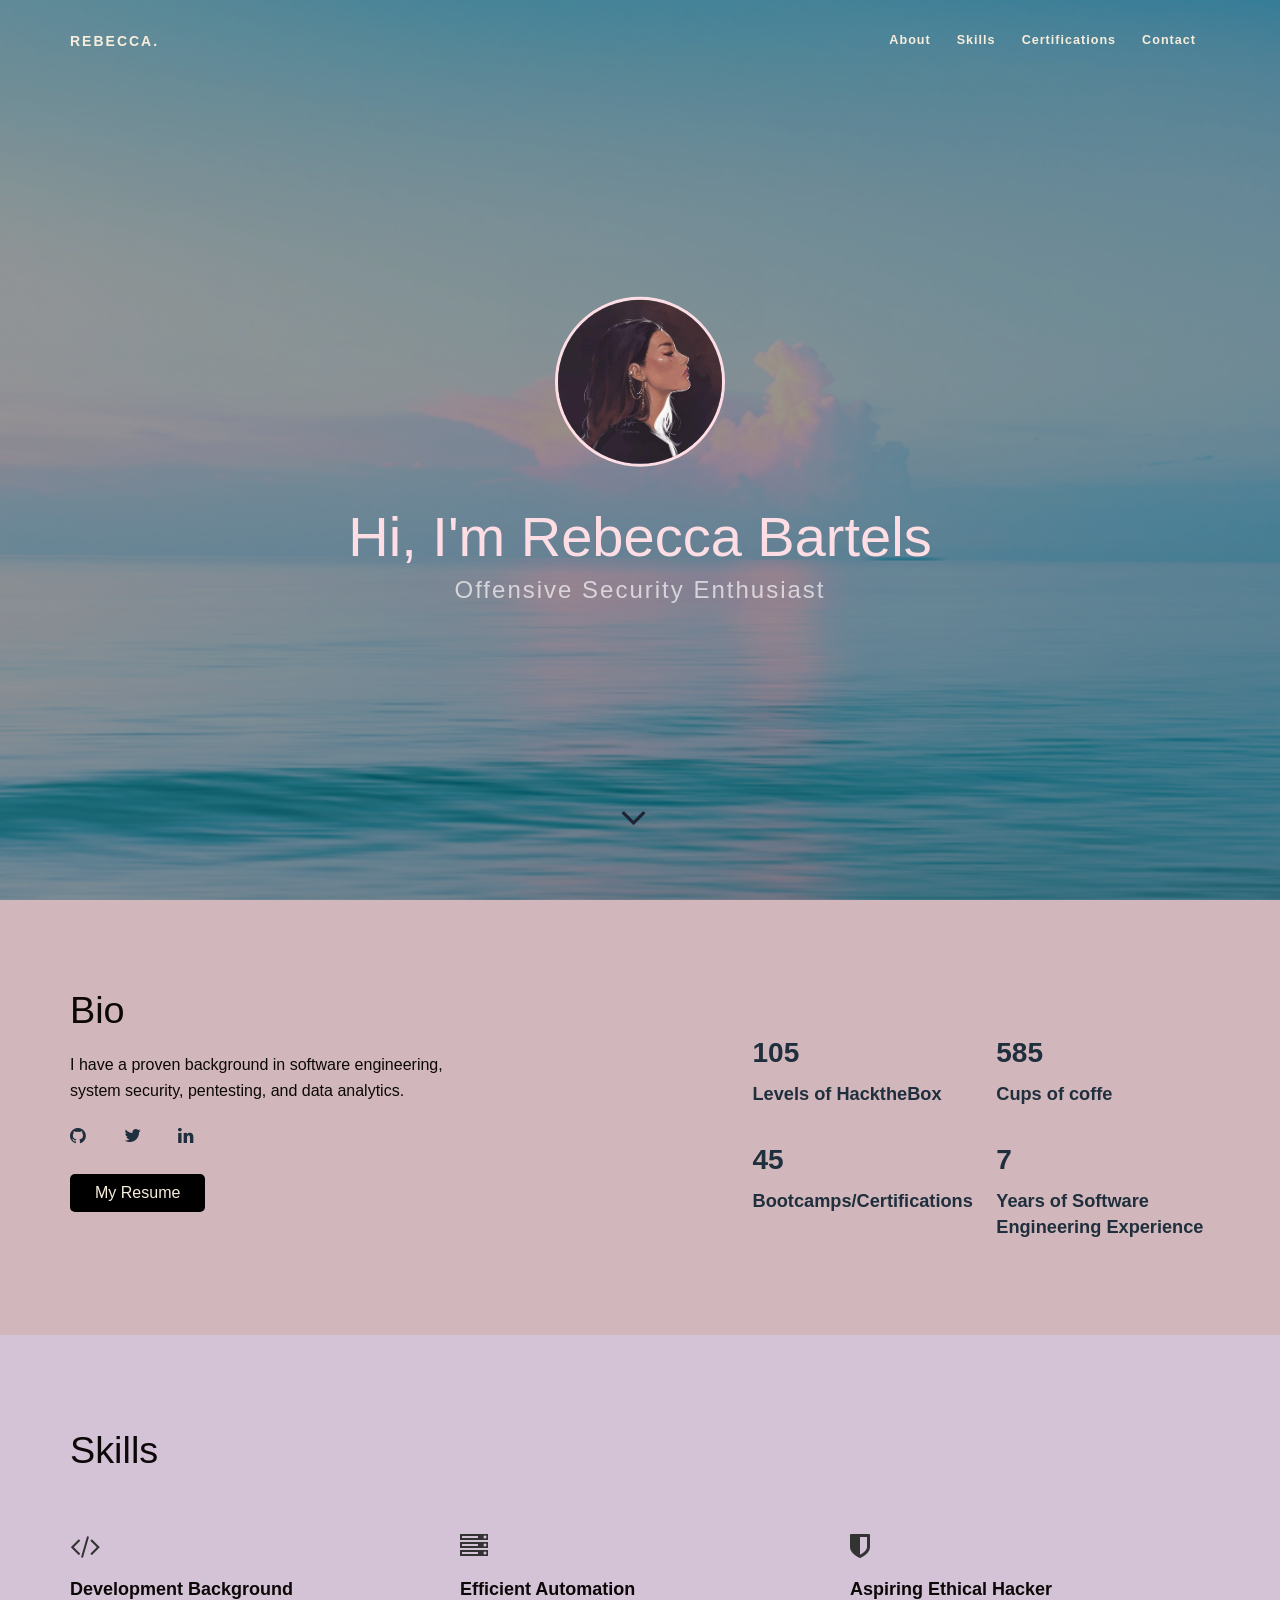
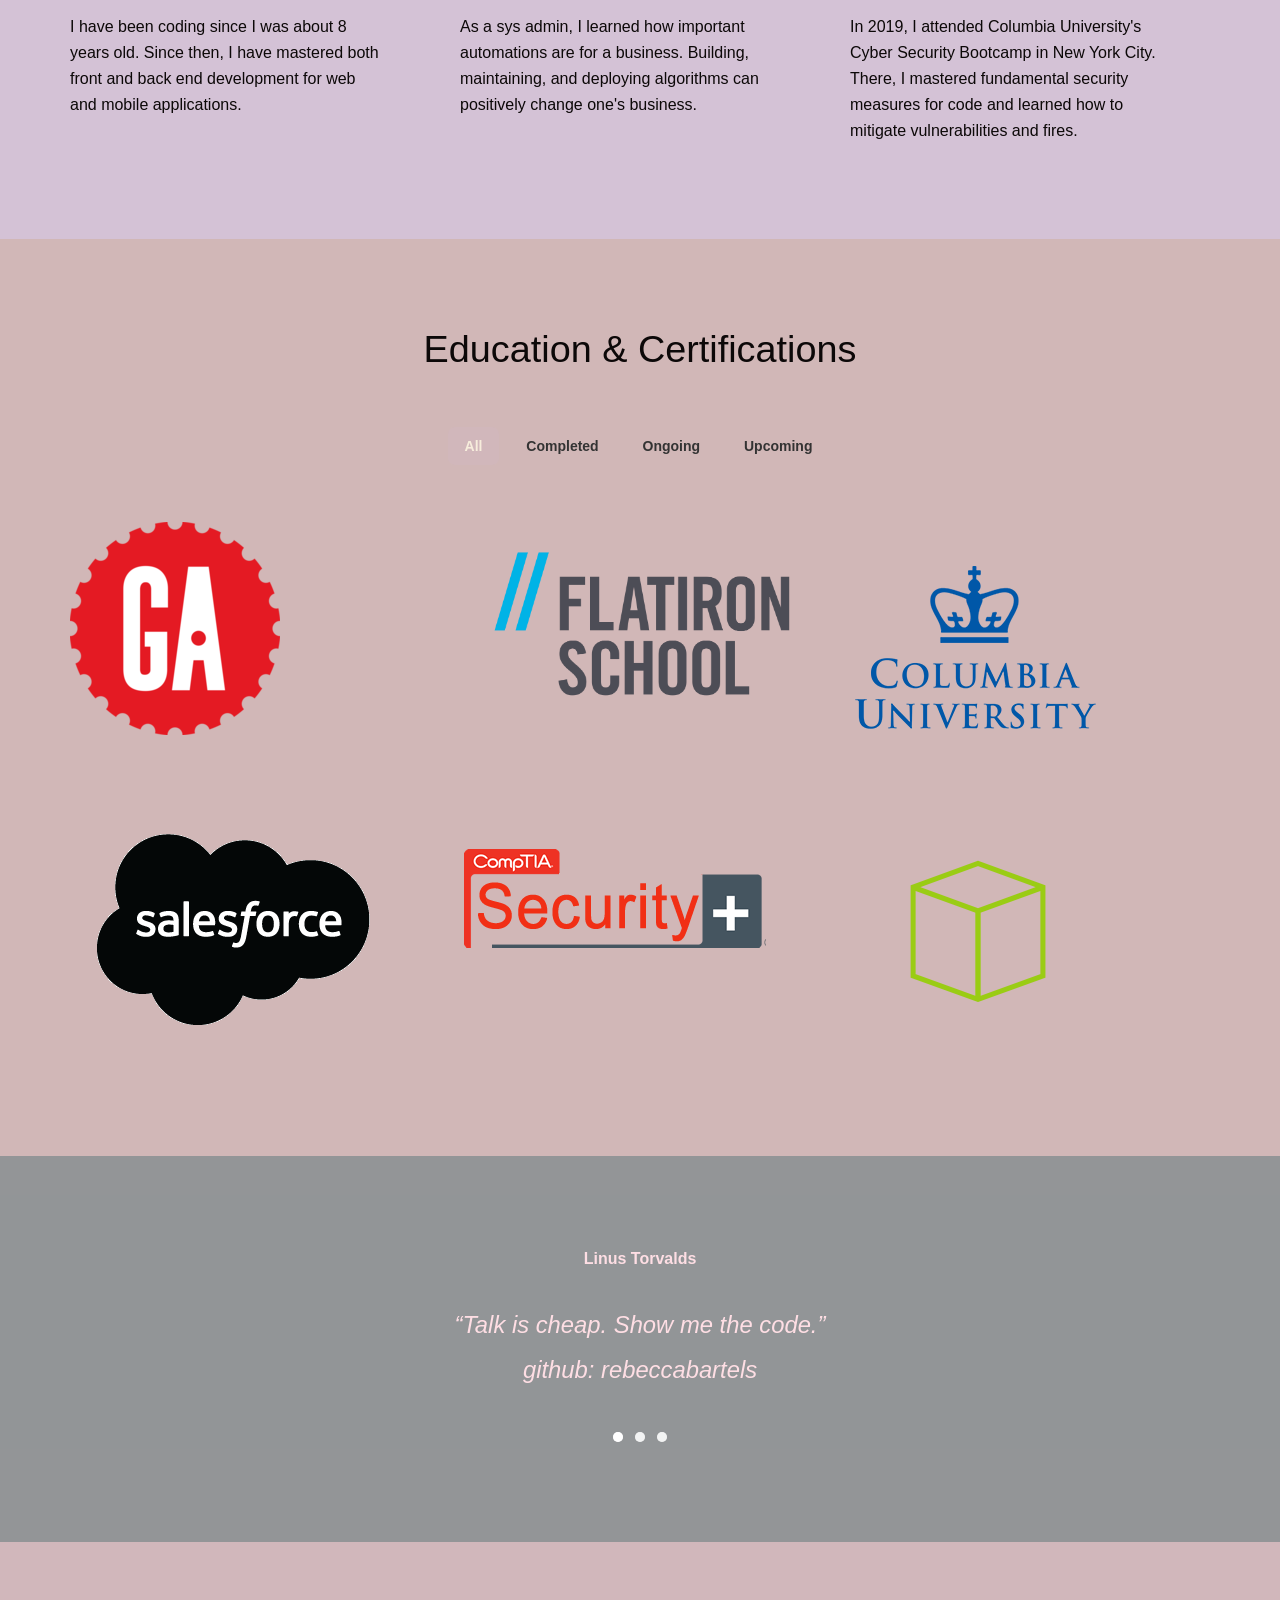
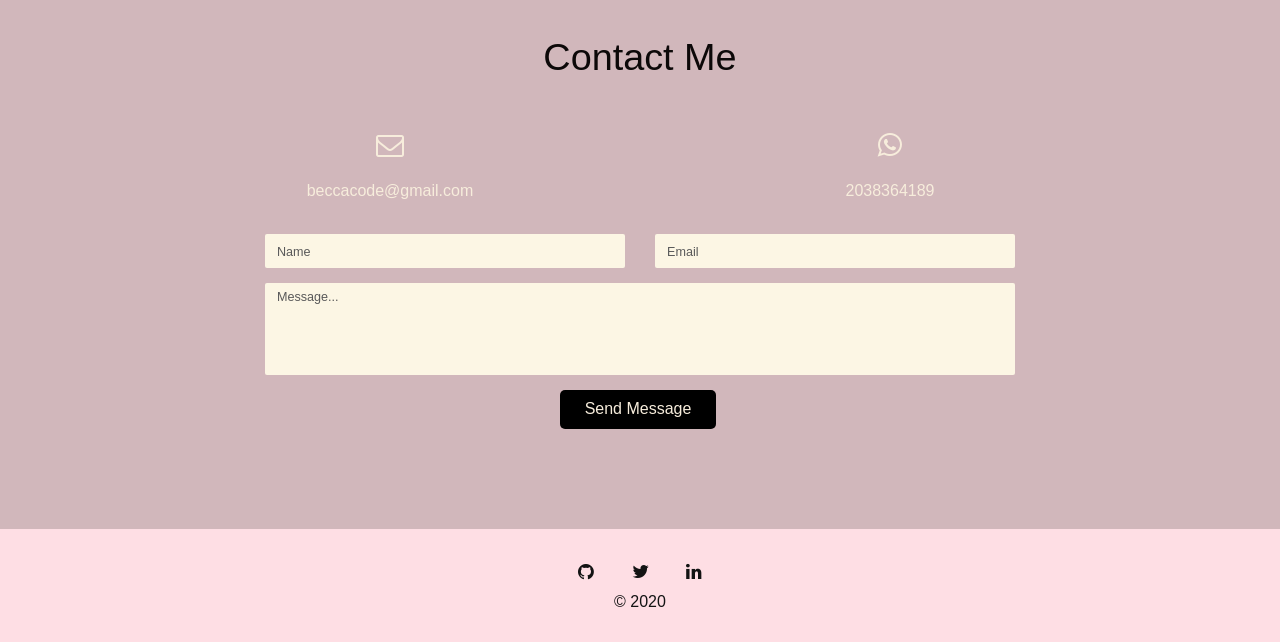
==== index.html @ 80c83cd9 "fixed name at top inbroser tag" ====
<!DOCTYPE html>
<!-- saved from url=(0024)https://rebeccabartels.github.io/ -->
<html lang="en"><head><meta http-equiv="Content-Type" content="text/html; charset=UTF-8">
	<!-- Global site tag (gtag.js) - Google Analytics -->
	<script type="text/javascript" async="" src="./ThatHackerGirl/analytics.js"></script><script async="" src="./ThatHackerGirl/js"></script>
	<script>
		window.dataLayer = window.dataLayer || [];
		function gtag(){dataLayer.push(arguments);}
		gtag('js', new Date());
		gtag('config', 'UA-155347973-1');
	</script>
	<!-- meta -->
	
	<meta http-equiv="X-UA-Compatible" content="IE=edge">
	<meta name="viewport" content="width=device-width, initial-scale=1">
	<title>rebeccabartels</title>

	<!-- tab img -->
	<link rel="icon" href="./ThatHackerGirl/favicon.ico" type="image/x-icon">
	<link rel="icon" href="./ThatHackerGirl/favicon.ico" type="image/x-icon">
	<link rel="icon" href="./ThatHackerGirl/favicon.ico">

	<!-- css plugin -->
	<link rel="stylesheet" href="./ThatHackerGirl/assets/css/bootstrap.min.css">
	<link rel="stylesheet" href="./ThatHackerGirl/assets/css/font-awesome.min.css">
	<link rel="stylesheet" href="./ThatHackerGirl/assets/css/magnific-popup.css">
	<link rel="stylesheet" href="./ThatHackerGirl/assets/css/flexslider.css">
	<link rel="stylesheet" href="./ThatHackerGirl/assets/css/aos.css">

	<!-- main css -->
	<link rel="stylesheet" href="./ThatHackerGirl/assets/css/style.css">
	<link rel="stylesheet" href="./ThatHackerGirl/assets/css/style-responsives.css">

	<!-- google fonts -->
	<link href="./ThatHackerGirl/assets/css/style.css" rel="stylesheet">

	<!--[if lt IE 9]>
      <script src="https://oss.maxcdn.com/html5shiv/3.7.3/html5shiv.min.js"></script>
      <script src="https://oss.maxcdn.com/respond/1.4.2/respond.min.js"></script>
    <![endif]-->
<style>@media print {#ghostery-purple-box {display:none !important}}</style>
</head>

<body data-aos-easing="ease" data-aos-duration="1200" data-aos-delay="0"><div style="position:fixed;top:0px;left:0px;width:0;height:0;" id="scrollzipPoint"></div>

	<!-- // PRELOADER BEGIN -->
	<div id="preloader" style="display: none;">
		<div id="status" style="display: none;">
			<div class="loader-revolve center">
				<span></span>
			</div>
		</div>
	</div>
	<!-- // PRELOADER END -->

	<!-- // NAVIGATION BEGIN -->
	<div id="navigation">
		<div class="container">
			<div class="row">
				<div class="col-sm-3">
					<div class="logo">
						<a class="smoth-scroll" href="https://rebeccabartels.github.io/#home">Rebecca.</a>
					</div>
				</div>

				<div class="col-sm-9">
					<div class="navigation-menu">
						<div class="navbar">
							<div class="navbar-header">
								<button type="button" class="navbar-toggle" data-toggle="collapse" data-target=".navbar-collapse">
									<span class="sr-only">Toggle navigation</span>
									<span class="icon-bar"></span>
									<span class="icon-bar"></span>
									<span class="icon-bar"></span>
								</button>
							</div>

							<div class="navbar-collapse collapse">
								<ul class="nav navbar-nav navbar-right">
									<li><a class="smoth-scroll" href="https://rebeccabartels.github.io/#about">About</a></li>
									<li><a class="smoth-scroll" href="https://rebeccabartels.github.io/#services">Skills</a></li>
									<li><a class="smoth-scroll" href="https://rebeccabartels.github.io/#portfolio">Certifications</a></li>
									<li><a class="smoth-scroll" href="https://rebeccabartels.github.io/#contact">Contact</a></li>
								</ul>
							</div>
						</div>
					</div>
				</div>
			</div>
		</div>
	</div>
	<!-- // NAVIGATION END -->

	<!-- // HOME BEGIN -->
	<div id="home" class="home-bg" data-stellar-background-ratio="0.6" style="background-position: 0px 0px;">
		<div class="overlay">
			<div class="container">
				<div class="row">
					<div class="home-text">
						<div class="profile-pic aos-init aos-animate" data-aos="fade-zoom-in" data-aos-easing="ease-in-back" data-aos-delay="300" data-aos-offset="0">
							<img src="./ThatHackerGirl/avatar.png">
						</div>

						<div data-aos="fade-zoom-in" data-aos-easing="ease-in-back" data-aos-delay="300" data-aos-offset="0" class="aos-init aos-animate">
							<h1>Hi, I'm Rebecca Bartels</h1>
							<h3 id="text-rotator">
								<div style="display: none;">Offensive Security Enthusiast</div>
								<div style="display: none;">Software Engineer</div>
								<div style="display: block; opacity: 0.684062;">Data Analyist</div>
							</h3>
						</div>
					</div>
					<a class="smoth-scroll" href="https://rebeccabartels.github.io/#about"><i class="fa fa-angle-down arrow lift"></i></a>
				</div>
			</div>
		</div>
	</div>
	<!-- // HOME END -->

	<!-- // ABOUT BEGIN -->
	<section id="about">
		<div class="container">
			<div class="row">
				<div class="description col-md-6 col-sm-4 col-xs-12">
					<h2>Bio</h2>
					<p>I have a proven background in software engineering,
					<br>system security, pentesting, and data analytics. 
					</p>

					<ul class="social-icons">
						<li><a href="https://github.com/rebeccabartels" target="_blank"><i class="fa fa-github"></i></a></li>
						<li><a href="https://twitter.com/thathackergirl" target="_blank"><i class="fa fa-twitter"></i></a></li>
						<li><a href="https://www.linkedin.com/in/rebecca-bartels-50665747/" target="_blank"><i class="fa fa-linkedin"></i></a></li>
					</ul>

					<p>
						<a href="rebeccabartels.github.io/Rebecca_Bartels_Resume.pdf" target="_blank" class="btn btn-dark with-arrow smoth-scroll">My Resume
							<i class="fa fa-download"></i>
						</a>
					</p>
				</div>

				<div class="facts col-md-5 col-sm-5 col-xs-12">
					<div class="row">

						<div class="col-md-6 col-sm-6 col-xs-6">
							<div class="count-item">
								<div class="numscroller scrollzip roller-title-number-1" data-slno="1" data-min="0" data-max="300" data-delay="10" data-increment="5">5</div>
								<div class="count-name-intro">Levels of HacktheBox</div>
							</div>
						</div>

						<div class="col-md-6 col-sm-6 col-xs-6">
							<div class="count-item">
								<div class="numscroller roller-title-number-2 scrollzip" data-slno="2" data-min="0" data-max="1500" data-delay="10" data-increment="5">1500</div>
								<div class="count-name-intro">Cups of coffe</div>
							</div>
						</div>

						<div class="col-md-6 col-sm-6 col-xs-6">
							<div class="count-item">
								<div class="numscroller roller-title-number-3 scrollzip" data-slno="3" data-min="0" data-max="120" data-delay="10" data-increment="5">4</div>
								<div class="count-name-intro">Bootcamps/Certifications</div>
							</div>
						</div>

						<div class="col-md-6 col-sm-6 col-xs-6">
							<div class="count-item">
								<div class="numscroller roller-title-number-4 scrollzip" data-slno="4" data-min="0" data-max="10" data-delay="1" data-increment="1">7</div>
								<div class="count-name-intro">Years of Software Engineering Experience</div>
							</div>
						</div>

					</div>
				</div>
			</div>
		</div>
	</section>
	<!-- // ABOUT END -->

	<!-- // SERVICES BEGIN -->
	<section id="services">
		<div class="container">
			<div class="row">
				<div class="col-md-12">
					<h2>Skills</h2>
				</div>

				<div class="col-md-12">
					<div class="row">

						<div class="col-md-4 col-sm-6">
							<div class="services-item">
								<i class="fa fa-code fa-2x"></i>
								<h4>Development Background</h4>
								<p>I  have been coding since I was about 8 years old.  Since then, I have mastered both front and back end development for web and mobile applications.</p>
							</div>
						</div>

						<div class="col-md-4 col-sm-6">
							<div class="services-item">
								<i class="fa fa-server fa-2x"></i>
								<h4>Efficient Automation</h4>
								<p>As a sys admin, I learned how important automations are for a business. Building, maintaining, and deploying algorithms can positively change one's business.</p>
							</div>
						</div>

						<div class="col-md-4 col-sm-6">
							<div class="services-item">
								<i class="fa fa-shield fa-2x"></i>
								<h4>Aspiring Ethical Hacker</h4>
								<p>In 2019, I attended Columbia University's Cyber Security Bootcamp in New York City.  There, I mastered fundamental security measures for code and learned how to mitigate vulnerabilities and fires.</p>
							</div>
						</div>
					</div>
				</div>
			</div>
		</div>
	</section>
	<!-- // SERVICES END -->

	<!-- // PORTFOLIO BEGIN -->
	<section id="portfolio">
		<div class="container">
			<div class="row">
				<div data-aos="fade-up" class="aos-init">
					<div class="col-md-12 text-center">
						<h2>Education & Certifications</h2>
					</div>

					<div class="col-md-12 col-sm-12">
						<div class="filter-btn col-md-12 text-center">
							<div class="filter active" data-filter="all">All</div>
							<div class="filter" data-filter=".completed">Completed</div>
							<div class="filter" data-filter=".ongoing">Ongoing</div>
							<div class="filter lst-cld" data-filter=".upcoming">Upcoming</div>
						</div>

						<div id="port-image" class="container">
							<div class="row">

								<div class="completed grid mix col-md-4 col-sm-6 col-xs-12" style="display: inline-block;">
									<a href="https://aws.amazon.com/certification/certified-cloud-practitioner/" target="_blank">
										<figure class="port-desc">
											<img src="./ThatHackerGirl/certificate-1.png" class="img-responsive" alt="Work 1">
											<figcaption>
												<h4>Web Development</h4>
												<h5>Completed</h5>
											</figcaption>
										</figure>
									</a>
								</div>

								<div class="completed grid mix col-md-4 col-sm-6 col-xs-12" style="display: inline-block;">
									<a href="https://flatironschool.com/" target="_blank">
										<figure class="port-desc">
											<img src="./ThatHackerGirl/certificate-2.png" class="img-responsive" alt="Work 2">
											<figcaption>
												<h4>iOS Development</h4>
												<h5>Completed</h5>
											</figcaption>
										</figure>
									</a>
								</div>

								<div class="ongoing grid mix col-md-4 col-sm-6 col-xs-12" style="display: inline-block;">
									<a href="https://aws.amazon.com/certification/certified-sysops-admin-associate/" target="_blank">
										<figure class="port-desc">
											<img src="./ThatHackerGirl/certificate-3.png" class="img-responsive" alt="Work 3">
											<figcaption>
												<h4>Cybersecurity & Ethical Hacking Bootcamp</h4>
												<h5>Completed</h5>
											</figcaption>
										</figure>
									</a>
								</div>

								<div class="completed grid mix col-md-4 col-sm-6 col-xs-12" style="display: inline-block;">
									<a href="https://aws.amazon.com/certification/certified-solutions-architect-professional/" target="_blank">
										<figure class="port-desc">
											<img src="./ThatHackerGirl/certificate-4.png" class="img-responsive" alt="Work 4">
											<figcaption>
												<h4>Salesforce Administration Certification Course I</h4>
												<h5>Completed</h5>
											</figcaption>
										</figure>
									</a>
								</div>

								<div class="upcoming grid mix col-md-4 col-sm-6 col-xs-12" style="display: inline-block;">
									<a href="https://aws.amazon.com/certification/certified-devops-engineer-professional/" target="_blank">
										<figure class="port-desc">
											<img src="./ThatHackerGirl/certificate-5.png" class="img-responsive" alt="Work 5">
											<figcaption>
												<h4>Security Plus +</h4>
												<h5>Upcoming</h5>
											</figcaption>
										</figure>
									</a>
								</div>

								<div class="ongoing grid mix col-md-4 col-sm-6 col-xs-12" style="display: inline-block;">
									<a href="./ThatHackerGirl/certificate-6.png" class="image-popup">
										<figure class="port-desc">
											<img src="./ThatHackerGirl/certificate-6.png" class="img-responsive" alt="Work 6">
											<figcaption>
												<h4>HacktheBoxEU</h4>
												<h5>Lessons/Bounties Completed</h5>
											</figcaption>
										</figure>
									</a>
								</div>

							</div>
						</div>
					</div>
				</div>
			</div>
		</div>
	</section>
	<!-- // PORTFOLIO END -->

	<!-- // TESTIMONIAL BEGIN -->
	<section id="testimonial" class="testimonial-slider text-center">
		<div class="overlay"></div>
		<div class="container">
			<div class="row">
				<div class="col-md-12">
					<div class="flexslider">
						<ul class="slides">

							<li class="" style="width: 100%; float: left; margin-right: -100%; position: relative; opacity: 0; display: block; z-index: 1;">
								<p class="author">Linus Torvalds</p>
								<h2>“Talk is cheap. Show me the code.” <br> github: rebeccabartels </h2>
							</li>

							<li style="width: 100%; float: left; margin-right: -100%; position: relative; opacity: 0; display: block; z-index: 1;" class="">
								<!-- <p class="author">Unknown</p> -->
								<h2>“Servers? Where we’re going we don’t need servers.”</h2>
							</li>

							<li style="width: 100%; float: left; margin-right: -100%; position: relative; opacity: 1; display: block; z-index: 2;" class="flex-active-slide">
								<p class="author">Stephen Hawking</p>
								<h2>“I am just a child who has never grown up. I still keep asking these 'how' and 'why' questions. Occasionally, I find an answer.”</h2>
							</li>

						</ul>
					<ol class="flex-control-nav flex-control-paging"><li><a class="">1</a></li><li><a class="">2</a></li><li><a class="flex-active">3</a></li></ol></div>
				</div>
			</div>
		</div>
	</section>
	<!-- // TESTIMONIAL END -->

	<!-- // CONTACT BEGIN -->
	<section id="contact">
		<div class="container text-center">
			<div class="row">
				<div class="col-md-12 text-center">
					<h2>Contact Me</h2>
				</div>

				<div class="address-icons col-md-8 col-md-offset-2">
					<div class="col-md-4 col-sm-4">
						<i class="fa fa-envelope-o fa-2x"></i>
						<p>beccacode@gmail.com</p>
					</div>

					<div class="col-md-4 col-sm-4">
						<!-- <i class="fa fa-map-marker fa-2x"></i>
						<p>Banguntapan,
							<br> Yogyakarta, ID 55198
						</p> -->
					</div>

					<div class="col-md-4 col-sm-4">
						<i class="fa fa-whatsapp fa-2x"></i>
						<p>2038364189</p>
					</div>
					<div class="clearfix"></div>
				</div>

				<div class="col-md-8 col-md-offset-2">
					<!-- changes your email domain in mailer.php (assets/php/) -->
					<form id="ajax-contact" name="contact" method="post" action="mailer.php">
						
						<div class="row">
							<div class="col-md-6 col-sm-6">
								<div class="form-group">
									<input type="text" name="name" id="name" class="form-control" placeholder="Name" required="">
									<p class="help-block text-danger"></p>
								</div>
							</div>
							<div class="col-md-6 col-sm-6">
								<div class="form-group">
									<input type="email" name="email" id="email" class="form-control" placeholder="Email" required="">
									<p class="help-block text-danger"></p>
								</div>
							</div>
						</div>
						<div class="form-group">
							<textarea name="message" id="message" class="form-control" rows="4" placeholder="Message..." required=""></textarea>
							<p class="help-block text-danger"></p>
						</div>
						<div class="col-md-12 col-xs-12">
							<button id="submit" type="submit" name="submit" class="btn btn-dark">Send Message</button>
						</div>
						<div id="form-messages" class="col-md-12 col-xs-12"></div>
					</form>
				</div>
			</div>
		</div>
	</section>
	<!-- // CONTACT END-->

	<!-- // FOOTER BEGIN -->
	<footer id="footer">
		<div class="container">
			<div class="col-md-12 text-center">
				<ul class="social-icons-footer">
					<li><a href="https://github.com/rebeccabartels/" target="_blank"><i class="fa fa-github"></i></a></li>
					<li><a href="https://twitter.com/thathackergirl" target="_blank"><i class="fa fa-twitter"></i></a></li>
					<li><a href="https://www.linkedin.com/in/rebecca-bartels-50665747/" target="_blank"><i class="fa fa-linkedin"></i></a></li>
			</ul>

				<p>© 2020</p>
			</div>
		</div>
	</footer>
	<!-- // FOOTER END -->




	<!-- js plugin -->
	<script src="./ThatHackerGirl/jquery.js"></script>
	<script src="./ThatHackerGirl/bootstrap.min.js"></script>
	<script src="./ThatHackerGirl/jquery.stellar.min.js"></script>
	<script src="./ThatHackerGirl/text-rotate.js"></script>
	<script src="./ThatHackerGirl/numscroller.js"></script>
	<script src="./ThatHackerGirl/jquery.appear.js"></script>
	<script src="./ThatHackerGirl/progress-bar.min.js"></script>
	<script src="./ThatHackerGirl/jquery.mixitup.js"></script>
	<script src="./ThatHackerGirl/jquery.magnific-popup.min.js"></script>
	<script src="./ThatHackerGirl/magnific-popup-options.js"></script>
	<script src="./ThatHackerGirl/jquery.flexslider-min.js"></script>
	<script src="./ThatHackerGirl/aos.js"></script>
	<script src="./ThatHackerGirl/app.js"></script>

	<!-- main js -->
	<script src="./ThatHackerGirl/main.js"></script>


</body></html>
---- ThatHackerGirl/assets/css/style.css ----
/*
* Dew Templates (Personal Portofolio)
* Created by : vavelo
* Version : 1.1
*/

/* INDEX OF CONTENTS CSS
=================================================
  XX. GOOGLE FONTS & FONTS FAMILY
  01. TYPOGRAPHY
  02. GENERAL
  03. PRELOADER
  04. NAVIGATION
  05. HOME
  06. ABOUT
  07. SKILLS
  08. PORTFOLIO
  09. SERVICES
  10. HIRE
  11. TESTIMONIALS
  12. BLOG
  13. CONTACT
  14. BLOG POST
  15. POST
*/

/* XX. GOOGLE FONTS & FONTS FAMILY
=================================================*/

/*
font-family: 'Hind', sans-serif;
font-family: 'Lato', sans-serif;
*/

/* 01. TYPOGRAPHY
=================================================*/

h1,
h2 {
	font-family: 'Lato', sans-serif;
	margin: 0;
	padding: 0;
}

h3,
h4,
h5,
h6,
p,
a {
	font-family: 'Lato', sans-serif;
	margin: 0;
	padding: 0;
}

h2 {
	font-size: 2.7em;
	margin-bottom: 20px;
	color: #0c0808;
}

h4 {
	font-weight: 600;
	margin-bottom: 15px;
	color: #0c0808;
}

p {
	color: #0c0808;
	font-size: 16px;
}

/* 02. GENERAL
=================================================*/

body {
	font-family: 'Lato', sans-serif;
	line-height: 26px;
	margin: 0;
	padding: 0;
}

body:before {
	content: "";
	display: block;
	position: fixed;
	left: 0;
	top: 0;
	width: 100%;
	height: 100vh;
	z-index: -10;
	background: url(bg.jpg) no-repeat center center;
	-webkit-background-size: cover;
	-moz-background-size: cover;
	-o-background-size: cover;
	background-size: cover;
}

.btn {
	padding: 8px 25px;
	text-transform: capitalize;
	-webkit-border-radius: 5px;
	-moz-border-radius: 5px;
	-ms-border-radius: 5px;
	border-radius: 5px;
	margin-right: 4px;
	margin-bottom: 4px;
	-webkit-transition: 0.5s;
	-o-transition: 0.5s;
	transition: 0.5s;
	font-size: 16px;
}

.btn:hover,
.btn:active,
.btn:focus {
	box-shadow: none !important;
	outline: none !important;
}

.btn-lg {
	padding: 20px 50px;
	font-size: 18px;
}

.btn-light {
	background: #F7EDDC;
	color: #fff;
	border: none;
}

.btn-light:hover,
.btn-light:focus,
.btn-light:active {
	background: #F7EDDC !important;
	color: #F7EDDC;
	visibility: visible;
	opacity: 1;
}

.btn-dark {
	background: black;
	color: #F7EDDC;
	border: none;
}

.btn-dark:hover,
.btn-dark:focus,
.btn-dark:active {
	background: white !important;
	visibility: visible;
	color: black;
}

.btn.with-arrow {
	position: relative;
	-webkit-transition: 0.3s;
	-o-transition: 0.3s;
	transition: 0.3s;
}

.btn.with-arrow:hover {
	padding-right: 50px;
}

.btn.with-arrow i {
	visibility: hidden;
	opacity: 0;
	position: absolute;
	right: 0px;
	top: 50%;
	margin-top: -8px;
	-webkit-transition: 0.2s;
	-o-transition: 0.2s;
	transition: 0.2s;
}

.btn.with-arrow:hover i {
	color: #F7EDDC;
	right: 18px;
	visibility: visible;
	opacity: 1;
}

/* 03. PRELOADER
=================================================*/

#preloader {
	position: fixed;
	background: #131313;
	top: 0;
	left: 0;
	right: 0;
	bottom: 0;
	-webkit-background-size: cover;
	-moz-background-size: cover;
	-o-background-size: cover;
	background-size: cover;
	height: 100%;
	z-index: 10000;
}

#status {
	position: absolute;
	left: 0;
	top: 0;
	right: 0;
	bottom: 0;
	display: flex;
	justify-content: center;
	align-items: center;
	transition: opacity .5s ease-in-out;
}

.loader-revolve {
	height: 32px;
	width: 32px;
}

.loader-revolve::after {
	position: absolute;
	display: block;
	background: #fff;
	content: "";
	top: 0;
	left: 0;
	bottom: 0;
	right: 0;
	margin: auto;
	width: 12px;
	height: 12px;
	top: 0;
	left: 0;
	bottom: 0;
	right: 0;
	margin: auto;
	border-radius: 50%;
	-webkit-animation: loader-revolve-1 2s cubic-bezier(0.770, 0.000, 0.175, 1.000) infinite;
	animation: loader-revolve-1 2s cubic-bezier(0.770, 0.000, 0.175, 1.000) infinite;
}

@-webkit-keyframes loader-revolve-1 {
	0% {
		-webkit-transform: scale(0);
		opacity: 0;
	}
	50% {
		-webkit-transform: scale(1);
		opacity: 1;
	}
	100% {
		-webkit-transform: scale(0);
		opacity: 0;
	}
}

@keyframes loader-revolve-1 {
	0% {
		transform: scale(0);
		opacity: 0;
	}
	50% {
		transform: scale(1);
		opacity: 1;
	}
	100% {
		transform: scale(0);
		opacity: 0;
	}
}

.loader-revolve span {
	display: block;
	position: absolute;
	top: 0;
	left: 0;
	bottom: 0;
	right: 0;
	margin: auto;
	height: 32px;
	width: 32px;
	-webkit-animation: loader-revolve-2 2s cubic-bezier(0.770, 0.000, 0.175, 1.000) infinite;
	animation: loader-revolve-2 2s cubic-bezier(0.770, 0.000, 0.175, 1.000) infinite;
}

@-webkit-keyframes loader-revolve-2 {
	0% {
		-webkit-transform: rotate(0deg);
	}
	50% {
		-webkit-transform: rotate(180deg);
	}
	100% {
		-webkit-transform: rotate(360deg);
	}
}

@keyframes loader-revolve-2 {
	0% {
		transform: rotate(0deg);
	}
	50% {
		transform: rotate(180deg);
	}
	100% {
		transform: rotate(360deg);
	}
}

.loader-revolve span::before,
.loader-revolve span::after {
	content: "";
	display: block;
	position: absolute;
	top: 0;
	left: 0;
	bottom: 0;
	right: 0;
	margin: auto;
	height: 12px;
	width: 12px;
	background: #fff;
	border-radius: 50%;
	-webkit-animation: loader-revolve-3 2s cubic-bezier(0.770, 0.000, 0.175, 1.000) infinite;
	animation: loader-revolve-3 2s cubic-bezier(0.770, 0.000, 0.175, 1.000) infinite;
}

@-webkit-keyframes loader-revolve-3 {
	0% {
		-webkit-transform: translate3d(0, 0, 0) scale(1);
	}
	50% {
		-webkit-transform: translate3d(-16px, 0, 0) scale(.5);
	}
	100% {
		-webkit-transform: translate3d(0, 0, 0) scale(1);
	}
}

@keyframes loader-revolve-3 {
	0% {
		transform: translate3d(0, 0, 0) scale(1);
	}
	50% {
		transform: translate3d(-16px, 0, 0) scale(.5);
	}
	100% {
		transform: translate3d(0, 0, 0) scale(1);
	}
}

.loader-revolve span::after {
	-webkit-animation: loader-revolve-4 2s cubic-bezier(0.770, 0.000, 0.175, 1.000) infinite;
	animation: loader-revolve-4 2s cubic-bezier(0.770, 0.000, 0.175, 1.000) infinite;
}

@-webkit-keyframes loader-revolve-4 {
	0% {
		-webkit-transform: translate3d(0, 0, 0) scale(1);
	}
	50% {
		-webkit-transform: translate3d(16px, 0, 0) scale(.5);
	}
	100% {
		-webkit-transform: translate3d(0, 0, 0) scale(1);
	}
}

@keyframes loader-revolve-4 {
	0% {
		transform: translate3d(0, 0, 0) scale(1);
	}
	50% {
		transform: translate3d(16px, 0, 0) scale(.5);
	}
	100% {
		transform: translate3d(0, 0, 0) scale(1);
	}
}

/* 04. NAVIGATION
=================================================*/

#navigation {
	position: fixed;
	left: 0;
	top: 0;
	width: 100%;
	z-index: 1000;
	-webkit-transition: all 0.4s ease-out;
	transition: all 0.4s ease-out;
}

.logo {
	padding-top: 28px;
	-webkit-transition: all 0.3s ease-out;
	transition: all 0.3s ease-out;
}

.logo a {
	color: #F7EDDC;
	font-size: 1em;
	font-weight: 600;
	letter-spacing: 2px;
	display: block;
	text-decoration: none;
	text-transform: uppercase;
}

.navigation-menu .navbar-nav li a {
	color: #F7EDDC;
	font-size: 0.9em;
	font-weight: 600;
	letter-spacing: 1px;
	line-height: 18.15px;
	padding: 30px 13px;
	-webkit-transition: .3s;
	transition: .3s;
}

.navigation-menu .navbar-nav .active {
	color: #1E2433;
}

.navigation-menu .navbar-nav li a:hover {
	color: #F7EDDC;
	background: none;
	-webkit-transition: all 0.3s ease-out;
	transition: all 0.3s ease-out;
}

.nav li a:focus,
.nav li a:hover {
	color: #F7EDDC;
	background: none;
	-webkit-transition: all 0.3s ease-out;
	transition: all 0.3s ease-out;
}

.navbar {
	margin: 0;
}

.nav-bg {
	background: #4d6379;
	border-bottom: 1px solid #4d6379;
	-webkit-transition: all 0.3s ease-out;
	transition: all 0.3s ease-out;
}

.nav-bg .logo {
	padding-top: 18px;
	-webkit-transition: all 0.3s ease-out;
	transition: all 0.3s ease-out;
}

.nav-bg .logo a {
	color: #FEDEE4;
}

.nav-bg .navigation-menu .navbar-nav li a {
	color: #FEDEE4;
	padding: 20px 13px;
	-webkit-transition: .3s;
	transition: .3s;
}

.nav-bg .navigation-menu .navbar-nav li a:hover {
	color: #1E2433;
}

.nav-bg .navbar-nav>.active>a,
.nav-bg .navbar-nav>.active>a:hover,
.nav-bg .navbar-nav>.active>a:focus {
	color: #ffb30f !important;
	background-color: transparent;
}

/* 05. HOME
=================================================*/

#home {
	height: 100vh;
}

.home-bg {
	position: relative;
	width: 100%;
	height: 100%;
	background-size: cover;
	z-index: 1;
	background-repeat: no-repeat;
}

.overlay:after {
	position: absolute;
	background: rgba(0, 0, 0, 0.4);
	width: 100%;
	height: 100%;
	left: 0;
	top: 0;
	content: "";
	z-index: 1;
}

.home-text {
	position: absolute;
	text-align: center;
	top: 50%;
	left: 50%;
	transform: translate(-50%, -50%);
	width: 80%;
	z-index: 100;
}

.profile-pic img {
	width: 170px;
	height: 170px;
	border-radius: 50%;
	border: 3px solid #FEDEE4;
	margin: 0 auto;
}

.home-text h1 {
	color: #FEDEE4;
	font-size: 4em;
	line-height: 80px;
	margin-top: 30px;
}

.home-text h3 {
	color: rgba(255, 255, 255, 0.66);
	letter-spacing: 2px;
}

.arrow {
	color: #1E2433;
	font-size: 3em;
	white-space: nowrap;
	position: absolute;
	right: 0;
	bottom: 50px;
	left: 0;
	margin: auto;
	width: 40px;
	height: 40px;
	-webkit-transition: all 500ms ease-in-out;
	-moz-transition: all 750ms ease-in-out;
	-ms-transition: all 750ms ease-in-out;
	-o-transition: all 750ms ease-in-out;
	transition: all 750ms ease-in-out;
	z-index: 100;
}

.lift {
	bottom: 64px;
}

.display-table {
	display: table;
	width: 100%;
	height: 100%;
}

.display-table-cell {
	display: table-cell;
	vertical-align: middle;
}

/* 06. ABOUT
=================================================*/

#about {
	padding: 90px 0 75px;
	background: #D1B7BB;
}

#about h2 {
	margin-top: 0;
}

.description {
	max-width: 100%;
	width: 38em;
}

.description p {
	margin-bottom: 20px;
}

.social-icons {
	padding-left: 0px;
}

.social-icons li {
	display: inline-block;
	display: -moz-inline-stack;
	list-style: none;
	margin: 0;
	padding: 0;
}

.social-icons li a {
	color: #202F3D;
	background: rgba(42, 41, 41, 0);
	display: inline-block;
	display: -moz-inline-stack;
	width: 50px;
	height: 40px;
	box-sizing: border-box;
	-webkit-transition: all ease-in-out 0.3s;
	transition: all ease-in-out 0.3s;
}

.social-icons li a:hover {
	color: #202F3D;
}

.social-icons li a i {
	font-size: 1.3em;
}

.facts {
	float: right;
	margin-top: 30px;
}

.count-item {
	margin-right: 0;
	margin-bottom: 20px;
}

.numscroller {
	color: #202F3D;
	font-size: 2em;
	font-weight: 600;
	margin-bottom: 15px;
	margin-top: 20px;
	font-family: 'Lato', sans-serif;
}

.count-name-intro {
	color: #202F3D;
	font-size: 1.3em;
	font-weight: 600;
	font-family: 'Lato', sans-serif;
}

/* 07. SKILLS
=================================================*/

#skills {
	padding: 95px 0 50px;
	background: #D1B7BB;
}

#skills h2 {
	margin-bottom: 50px;
}

.skills-right {
	float: right;
}

.progress-box {
	margin-bottom: 50px;
}

.progress-box p {
	font-weight: 600;
	margin-bottom: 10px;
}

.progress {
	background-color: rgba(26, 26, 26, 0.31);
	height: 20px;
	border-radius: 4px;
	overflow: hidden;
	-webkit-box-shadow: inset 0 1px 2px rgba(0, 0, 0, .1);
	box-shadow: inset 0 1px 2px rgba(0, 0, 0, .1);
}

.progress-box .progress {
	box-shadow: none;
	height: 3px;
}

.progress-box .progress-bar {
	transition-duration: 2000ms;
	transition-property: all;
	transition-timing-function: cubic-bezier(0.7, 1, 0.7, 1);
}

.bg-color-base {
	background: #FCF6E4!important;
}

.color-heading {
	color: #FCF6E4 !important;
}

/* 08. PORTFOLIO
=================================================*/

#portfolio {
	padding: 90px 0 80px;
	background: #d1b7b7
}

#port-image .mix {
	display: none;
}

.filter {
	position: relative;
	display: inline-block;
	color: #F7EDDC
	font-size: 1em;
	font-weight: 600;
	padding: 6px 17px;
	margin: 0 3px;
	font-family: 'Lato', sans-serif;
}

.filter-btn {
	padding: 6px 10px;
	margin-top: 30px;
	margin-bottom: 35px;
	cursor: pointer;
}

.filter-btn .active {
	background-color: #D1B7BB;
	color: #F7EDDC;
	border-radius: 7px;
	border: none;
	margin-left: 0;
	-webkit-transition: all .2s ease-in-out .2s;
	transition: all .2s ease-in-out .2s;
}

.filter-btn .active:hover {
	background-color: #30404A;
}

.grid {
	position: relative;
	margin: 0 auto;
	padding: 1em 0 1em;
	max-width: 1000px;
	list-style: none;
	text-align: center;
}

.grid figure {
	position: relative;
	float: left;
	overflow: hidden;
	margin: 2px 0;
	min-width: 358px;
	max-width: 358px;
	max-height: 290px;
	width: 48%;
	text-align: center;
	cursor: pointer;
}

.port-desc {
	position: relative;
	display: inline-block;
	overflow: hidden;
	color: #131313;
	margin: 8px 5px;
	min-width: 230px;
	max-width: 315px;
	width: 100%;
	line-height: 1.2em;
	text-align: center;
}

.port-desc *,
.port-desc *:before,
.port-desc *:after {
	-webkit-box-sizing: border-box;
	box-sizing: border-box;
	-webkit-transition: all 0.35s ease;
	transition: all 0.35s ease;
}

.port-desc:before {
	position: absolute;
	background-color: #bdbdbdcc;
	top: 5px;
	bottom: 5px;
	left: 5px;
	right: 5px;
	content: '';
	opacity: 0;
	-webkit-transform: scale(0.1);
	transform: scale(0.1);
	-webkit-transition: all 0.35s ease;
	transition: all 0.35s ease;
}

.port-desc img {
	max-width: 100%;
	vertical-align: top;
}

.port-desc figcaption {
	position: absolute;
	top: 0;
	bottom: 0;
	left: 0;
	right: 0;
	align-items: center;
	display: flex;
	flex-direction: column;
	justify-content: center;
	opacity: 0;
	padding: 0 30px;
}

.port-desc h3 {
	text-transform: uppercase;
	margin: 0 0 6px;
	letter-spacing: 2px;
}

.port-desc p {
	margin: 0 0 10px;
	opacity: 0.6;
}

.port-desc .icons {
	width: 100%;
}

.port-desc a {
	margin: 2px;
	display: inline-block;
}

.port-desc a i {
	background-color: #333333;
	color: #131313;
	text-align: center;
	border-radius: 3px;
	display: block;
	line-height: 34px;
	width: 34px;
}

.port-desc a i:before {
	color: #FEDEE4;
}

.port-desc:hover:before,
.port-desc.hover:before {
	opacity: 1;
	-webkit-transform: scale(1);
	transform: scale(1);
}

.port-desc:hover figcaption,
.port-desc.hover figcaption {
	-webkit-transition-delay: 0.2s;
	transition-delay: 0.2s;
	opacity: 1;
}

/* 09. SERVICES
=================================================*/

#services {
	padding: 95px 0 65px;
	background: #d4c2d6;
}

#services h2 {
	margin-bottom: 30px;
}

.services-item {
	padding: 30px 50px 30px 0;
}

.services-item i {
	margin-bottom: 20px;
}

/* 10. HIRE
=================================================*/

#hire {
	padding: 95px 0 90px;
	background: #FEDEE4;
}

#hire p {
	width: 30em;
	max-width: 100%;
}

#hire .btn {
	margin-top: 60px;
	float: right;
}

/* 11. TESTIMONIAL
=================================================*/

#testimonial {
	padding: 90px 0 120px;
	position: relative;
	background-size: cover;
	width: 100%;
	height: 100%;
	background-attachment: fixed;
}

#testimonial .overlay {
	position: absolute;
	background: rgba(153, 195, 230, 0.1);
	left: 0;
	right: 0;
	bottom: 0;
	top: 0;
	z-index: 1;
}

#testimonial .flexslider {
	position: relative;
	width: 60%;
	z-index: 2;
	margin: 0 auto;
}

.testimonial-slider .avatar {
	width: 82px;
	height: 82px;
	background-color: #FEDEE4;
	border-radius: 50%;
	border: none;
	border: 3px solid #FEDEE4;
	margin: 0 auto;
	vertical-align: middle;
	overflow: hidden;
}

.testimonial-slider .avatar img {
	width: 82px;
	height: auto;
}

.testimonial-slider h2 {
	color: #FEDEE4;
	font-family: 'Lato', sans-serif;
	font-style: italic;
	font-size: 1.7em;
	line-height: 45px;
	margin: 30px 0;
}

.testimonial-slider p {
	color: #FEDEE4;
	font-weight: 600;
}

/* 12. BLOG
=================================================*/

#blog {
	padding: 90px 0 95px;
	background: #fff;
}

.blog-item {
	width: 100%;
	float: left;
}

.blog-item .blog-img {
	width: 100%;
	float: left;
	overflow: hidden;
	position: relative;
	z-index: 1;
	margin-top: 40px;
	margin-bottom: 20px;
}

.blog-item .blog-img img {
	position: relative;
	max-width: 100%;
	-webkit-transform: scale(1);
	-moz-transform: scale(1);
	-ms-transform: scale(1);
	-o-transform: scale(1);
	transform: scale(1);
	-webkit-transition: 0.9s;
	-o-transition: 0.9s;
	transition: 0.9s;
}

.blog-item .blog-desc h4 {
	letter-spacing: 1px;
	margin-bottom: 10px;
}

.blog-item .blog-desc h4 a {
	color: #252525;
	text-decoration: none;
}

.blog-item .blog-desc p {
	margin-bottom: 15px;
}

.blog-item:hover .blog-img img {
	-webkit-transform: scale(1.2);
	-moz-transform: scale(1.2);
	-ms-transform: scale(1.2);
	-o-transform: scale(1.2);
	transform: scale(1.2);
}

/* 13. CONTACT
=================================================*/

#contact {
	padding: 95px 0 95px;
	background: #D1B7BB;
}

#contact h2 {
	margin-bottom: 45px;
}

#contact .address-icons p {
	color: #F7EDDC;
	margin-bottom: 30px;
}

#contact-form button {
	margin-top: 15px;
	color: #F7EDDC;
	font-size: 2em;
	line-height: 45px;
	margin-bottom: 10px;
}

#contact i.fa {
	color: #F7EDDC;
	font-size: 2em;
	line-height: 45px;
	margin-bottom: 10px;
}

#contact .text-danger {
	color: #636363;
	text-align: left;
}

label {
	float: left;
}

label.error {
	color: #515769;
	font-size: 13px;
	font-weight: 300;
	margin: 0 0 15px 0;
}

#contact .form-control {
	display: block;
	background-color: #FCF6E4;
	color: #131313;
	width: 100%;
	padding: 6px 12px;
	line-height: 1.42857143;
	background-image: none;
	border: 0;
	border-radius: 2px;
	-webkit-box-shadow: none;
	box-shadow: none;
	-webkit-transition: none;
	-o-transition: none;
	transition: none;
}

#contact .form-control:focus {
	border-color: inherit;
	outline: 0;
	-webkit-box-shadow: transparent;
	box-shadow: transparent;
}

.form-control::-webkit-input-placeholder {
	color: #595959;
	font-size: 0.9em;
}

.form-control:-moz-placeholder {
	color: #595959;
	font-size: 0.9em;
}

.form-control::-moz-placeholder {
	color: #595959;
	font-size: 0.9em;
}

.form-control:-ms-input-placeholder {
	color: #595959;
	font-size: 0.9em;
}

textarea {
	resize: none;
}

fieldset {
	border: 0px;
	margin: 0;
	padding: 0
}

.success {
	padding: 1em;
	color: #fff;
	background-color: #ffb30f;
	border: 1px solid #d6e9c6;
	-webkit-border-radius: 4px;
	-moz-border-radius: 4px;
	border-radius: 4px;
	margin-top: 30px;
}

.error {
	padding: 1em;
	color: #fff;
	background-color: #616161;
	border: 1px solid #d6e9c6;
	-webkit-border-radius: 4px;
	-moz-border-radius: 4px;
	border-radius: 4px;
	margin-top: 30px;
}

/* 14. BLOG POST
=================================================*/

#header {
	background-color: #F7EDDC;
	background: no-repeat center center;
	background-attachment: scroll;
	-webkit-background-size: cover;
	-moz-background-size: cover;
	background-size: cover;
	-o-background-size: cover;
	background-position: center center;
	margin-bottom: 50px;
}

#header .overlay-blog:after {
	position: absolute;
	background: rgba(0, 0, 0, 0.7);
	left: 0;
	top: 0;
	width: 100%;
	height: 100%;
	content: "";
	z-index: -1;
}

#header .site-heading,
#header .post-heading,
#header .page-heading {
	color: #fff;
	padding: 100px 0 50px;
}

#header .site-heading,
#header .page-heading {
	text-align: center;
}

#header .site-heading h1,
#header .page-heading h1 {
	font-size: 50px;
	margin-top: 0;
}

#header .site-heading .subheading,
#header .page-heading .subheading {
	display: block;
	font-size: 24px;
	font-weight: 300;
	line-height: 1.1;
	margin: 10px 0 0;
}

#header .post-heading h1 {
	font-size: 35px;
}

#header .post-heading .subheading,
#header .post-heading .meta {
	display: block;
	line-height: 1.1;
}

#header .post-heading .subheading {
	font-size: 24px;
	font-weight: 600;
	margin: 10px 0 30px;
}

#header .post-heading .meta {
	font-style: italic;
	font-weight: 300;
	font-size: 20px;
}

#header .post-heading .meta a {
	color: #fff;
}

.post-container {
	margin: 0 auto;
	width: 45em;
	padding: 60px 0;
}

.post-container img {
	max-width: 100%;
	padding: 40px 0;
}

#footer {
	padding: 20px 0 27px;
	background: #d1b7b7;
}

#footer-post {
	padding: 20px 0 0;
	background: #d1b7b7;
	border-top: 1px solid #f0f0f0;
	margin-top: 100px;
}

#footer p {
	color: #131313;
}

.social-icons-footer {
	margin: 0 auto;
	padding: 0;
}

.social-icons-footer li {
	margin: 0;
	padding: 0;
	list-style: none;
	display: -moz-inline-stack;
	display: inline-block;
}

.social-icons-footer li a {
	color: #d1b7b7;
	background: rgba(42, 41, 41, 0);
	font-size: 1.3em;
	display: -moz-inline-stack;
	display: inline-block;
	width: 50px;
	height: 40px;
	padding: 10px 10px 8px 10px;
	box-sizing: border-box;
	-webkit-transition: all ease-in-out 0.3s;
	transition: all ease-in-out 0.3s;
	margin-bottom: 0;
}

.social-icons-footer li a:hover {
	color: #d1b7b7;
}

/* 15. FOOTER
=================================================*/

#footer {
	padding: 20px 0 27px;
	background: #FEDEE4;
}

#footer-post {
	background: #f3f3f3;
	padding: 30px 0;
	margin-top: 100px;
}

#footer p {
	color: #131313;
}

.social-icons-footer {
	margin: 0 auto;
	padding: 0;
}

.social-icons-footer li {
	display: -moz-inline-stack;
	display: inline-block;
	margin: 0;
	padding: 0;
	list-style: none;
}

.social-icons-footer li a {
	color: #131313;
	background: rgba(42, 41, 41, 0);
	font-size: 1.3em;
	display: -moz-inline-stack;
	display: inline-block;
	padding: 10px 10px 8px 10px;
	width: 50px;
	height: 40px;
	box-sizing: border-box;
	-webkit-transition: all ease-in-out 0.3s;
	transition: all ease-in-out 0.3s;
	margin-bottom: 0;
}

.social-icons-footer li a:hover {
	color: #ffb30f;
}
---- ThatHackerGirl/assets/css/style-responsives.css ----
/* XX. PHONE
=================================================*/

@media only screen and (min-width:300px) and (max-width: 640px) {
	/* TYPOGRAPHY */
	h2 {
		font-size: 35px;
		line-height: 45px;
		font-weight: 600;
	}
	/* NAVIGATION */
	.navbar-toggle .icon-bar {
		background: #f8f8f8;
	}
	.nav-bg .navbar-toggle .icon-bar {
		background: #303030;
	}
	.navbar-toggle {
		margin-right: 0px;
		margin-top: -30px;
	}
	.navbar {
		min-height: 0px;
	}
	.navigation-menu .navbar-nav li a {
		padding: 11px 15px;
		color: #303030;
	}
	.navigation-menu .navbar-nav .active {
		color: #48b14d;
	}
	.navigation-menu .navbar-nav li a:hover {
		color: #737373;
	}
	.nav-bg .navigation-menu .navbar-nav li a:hover {
		color: #737373;
	}
	.nav-bg .navigation-menu .navbar-nav li a {
		padding: 11px 15px;
	}
	.navbar-fixed-bottom .navbar-collapse,
	.navbar-fixed-top .navbar-collapse {
		max-height: 420px;
	}
	.navbar-toggle {
		margin-top: -30px;
	}
	.navbar-collapse {
		background: #fff;
	}
	.nav-bg .navbar-collapse {
		background: #fff;
	}
	.custom-navbar .nav li.active>a {
		border-bottom: 2px solid transparent !important;
		color: #636363;
	}
	/* HOME */
	.home-text {
		top: 45%;
	}
	.profile-pic img {
		padding: 0;
		margin: 0 auto;
		margin-bottom: 16px;
	}
	.home-text h1 {
		font-size: 2.2em;
		font-weight: 500;
		line-height: 60px;
	}
	.home-text h3 {
		font-size: 1.6em;
	}
	.arrow {
		font-size: 3em;
		bottom: 90px;
		margin: auto;
		width: 40px;
		height: 40px;
	}
	.lift {
		bottom: 104px;
	}
	/* ABOUT */
	#about {
		padding: 40px 0 50px;
	}
	#about h2 {
		margin-top: 30px;
	}
	.facts {
		float: left;
	}
	.numscroller {
		font-size: 25px;
		font-weight: 600;
	}
	.count-name-intro {
		font-size: 17px;
		font-weight: 600;
	}
	/* SKILLS */
	#skills {
		padding: 70px 0 30px;
	}
	.progress-box {
		margin-left: 0;
		margin-right: 0;
		margin-bottom: 50px;
	}
	/* PORTFOLIO */
	#portfolio {
		padding: 70px 0 60px;
	}
	.filter-btn {
		margin-top: 30px;
		margin-bottom: 0;
	}
	.filter {
		margin: 8px 5px;
		font-weight: 600;
	}
	.grid figure {
		padding: 0;
		margin: 0;
		min-width: 100%;
		max-width: 100%;
		max-height: 100%;
		width: 48%;
	}
	/* SERVICES */
	#services {
		padding: 70px 0 30px;
	}
	#services h2 {
		margin-bottom: 50px;
	}
	.services-item {
		padding: 0;
		margin-bottom: 40px;
	}
	/* HIRE */
	#hire {
		padding: 65px 0 70px;
	}
	#hire .btn {
		margin-top: 30px;
		float: left;
	}
	.btn-lg {
		padding: 18px 48px;
		font-size: 18px;
	}
	/* TESTIMONIAL */
	#testimonial {
		padding: 75px 0 95px;
	}
	#testimonial .flexslider {
		width: 90%;
	}
	.testimonial-slider h2 {
		font-size: 1.3em;
	}
	.flex-control-paging li a {
		margin-top: -100px;
		height: 8px;
		width: 8px;
	}
	/* BLOG */
	#blog {
		padding: 70px 0 70px;
	}
	.blog-item {
		margin-bottom: 0px;
	}
	.blog-item .blog-img {
		margin-bottom: 20px;
		margin-top: 35px;
	}
	.post-container {
        margin: 0 auto;
        width: 100%;
        padding: 5rem 1.3rem;
    }
	/* CONTACT */
	#contact {
		padding: 70px 0 70px;
	}
	/* FOOTER */
	.social-icons-footer li a {
		width: 45px;
	}
}

/* XX. TABLET
=================================================*/

@media only screen and (min-width: 768px) and (max-width: 1280px) {
	/* NAVIGATION */
	.logo {
		padding-top: 25px;
		-webkit-transition: all 0.3s ease-out;
		transition: all 0.3s ease-out;
	}
	.navigation-menu .navbar-nav li a {
		padding: 30px 11px;
		font-size: 12px;
	}
	.nav-bg .navigation-menu .navbar-nav li a {
		padding: 30px 11px;
		font-size: 12px;
	}
	.nav-bg .logo {
		padding-top: 28px;
	}
	/* ABOUT */
	.description {
		max-width: 100%;
		width: 30em;
	}
	.facts {
		margin-top: 30px;
		margin-left: 10px;
	}
	.count-item {
		margin-bottom: 20px;
	}
	/* TESTIMONIAL */
	.testimonial-slider h2 {
		font-size: 1.4em;
	}
}

/* XX. LAPTOP 1024 SCREEN
=================================================*/

@media only screen and (min-width: 766px) and (max-width: 1024px) {
	/* TYPOGRAPHY */
	h2 {
		font-size: 2.3em;
	}
	h4 {
		font-weight: 600;
		margin-bottom: 16px;
	}
	p {
		font-size: 14px;
	}
	/* GENERAL */
	.btn {
		font-size: 14px;
	}
	.btn-lg {
		padding: 18px 48px;
		font-size: 16px;
	}
	/* NAVIGATION */
	.logo a {
		font-size: 0.8em;
	}
	.navigation-menu .navbar-nav li a {
		font-size: 0.7em;
	}
	.nav-bg .logo {
		padding-top: 18px;
		-webkit-transition: all 0.3s ease-out;
		transition: all 0.3s ease-out;
	}
	.nav-bg .navigation-menu .navbar-nav li a {
		color: #131313;
		padding: 18px 11px;
		-webkit-transition: .3s;
		transition: .3s;
		font-size: 0.7em;
	}
	/* HOME */
	.home-text h1 {
		font-size: 2.6em;
		line-height: 50px;
		margin-top: 20px;
	}
	.home-text h3 {
		font-size: 1.3em;
	}
	.profile-pic img {
		width: 100px;
		height: 100px;
	}
	.arrow {
		font-size: 2em;
		width: 40px;
		height: 40px;
		bottom: 30px;
	}
	.lift {
		bottom: 44px;
	}
	/* ABOUT */
	.facts {
		float: right;
		margin-top: 30px;
	}
	.numscroller {
		font-size: 1.8em;
		font-weight: 600;
		margin-bottom: 10px;
	}
	.count-name-intro {
		font-size: 12px;
		font-weight: 600;
	}
	/* PORTFOLIO */
	.filter {
		font-size: 0.9em;
		font-weight: 600;
	}
	.grid figure {
		margin: 2px;
		padding: 0;
		min-width: 90%;
		max-width: 90%;
		max-height: 90%;
		width: 48%;
	}
	/* SERVICES */
	.services-list .col-md-3 {
		padding: 0;
		margin-right: 75px;
	}
	.testimonial-slider h2 {
		font-size: 1.5em;
	}
}

/* XX. 
=================================================*/

@media only screen and (min-width:768px) {
	/* PRELOADER */
	.preloader {
		height: 60px;
		width: 60px;
		margin-top: -30px;
		margin-left: -30px;
	}
	.preloader:before {
		left: -2px;
		top: -2px;
		border-width: 2px;
	}
	.preloader>.icon {
		height: 37.5px;
		width: 15.9px;
		margin-top: -18.75px;
		margin-left: -7.95px;
	}
	/* NAVIGATION */
	.custom-navbar {
		padding: 0px;
		background: 0 0;
	}
	.custom-navbar.top-nav-collapse {
		padding: 0px;
		background: #fff;
		border-bottom: 1px solid #f3f3f3;
		-webkit-transition: all .8s;
		transition: all .8s;
	}
	/* BLOG POST */
	#header .site-heading,
	#header .post-heading,
	#header .page-heading {
		padding: 150px 0;
	}
	#header .site-heading h1,
	#header .page-heading h1 {
		font-size: 80px;
	}
	#header .post-heading h1 {
		font-size: 55px;
	}
	#header .post-heading .subheading {
		font-size: 30px;
	}
}

/* XX. 
=================================================*/

@media only screen and (min-width:1200px) {
	/* PRELOADER */
	.preloader {
		height: 60px;
		width: 60px;
		margin-top: -30px;
		margin-left: -30px;
	}
	.preloader>.icon {
		height: 50px;
		width: 21.2px;
		margin-top: -25px;
		margin-left: -10.6px;
	}
}
---- ThatHackerGirl/assets/css/style.css ----
/*
* Dew Templates (Personal Portofolio)
* Created by : vavelo
* Version : 1.1
*/

/* INDEX OF CONTENTS CSS
=================================================
  XX. GOOGLE FONTS & FONTS FAMILY
  01. TYPOGRAPHY
  02. GENERAL
  03. PRELOADER
  04. NAVIGATION
  05. HOME
  06. ABOUT
  07. SKILLS
  08. PORTFOLIO
  09. SERVICES
  10. HIRE
  11. TESTIMONIALS
  12. BLOG
  13. CONTACT
  14. BLOG POST
  15. POST
*/

/* XX. GOOGLE FONTS & FONTS FAMILY
=================================================*/

/*
font-family: 'Hind', sans-serif;
font-family: 'Lato', sans-serif;
*/

/* 01. TYPOGRAPHY
=================================================*/

h1,
h2 {
	font-family: 'Lato', sans-serif;
	margin: 0;
	padding: 0;
}

h3,
h4,
h5,
h6,
p,
a {
	font-family: 'Lato', sans-serif;
	margin: 0;
	padding: 0;
}

h2 {
	font-size: 2.7em;
	margin-bottom: 20px;
	color: #0c0808;
}

h4 {
	font-weight: 600;
	margin-bottom: 15px;
	color: #0c0808;
}

p {
	color: #0c0808;
	font-size: 16px;
}

/* 02. GENERAL
=================================================*/

body {
	font-family: 'Lato', sans-serif;
	line-height: 26px;
	margin: 0;
	padding: 0;
}

body:before {
	content: "";
	display: block;
	position: fixed;
	left: 0;
	top: 0;
	width: 100%;
	height: 100vh;
	z-index: -10;
	background: url(bg.jpg) no-repeat center center;
	-webkit-background-size: cover;
	-moz-background-size: cover;
	-o-background-size: cover;
	background-size: cover;
}

.btn {
	padding: 8px 25px;
	text-transform: capitalize;
	-webkit-border-radius: 5px;
	-moz-border-radius: 5px;
	-ms-border-radius: 5px;
	border-radius: 5px;
	margin-right: 4px;
	margin-bottom: 4px;
	-webkit-transition: 0.5s;
	-o-transition: 0.5s;
	transition: 0.5s;
	font-size: 16px;
}

.btn:hover,
.btn:active,
.btn:focus {
	box-shadow: none !important;
	outline: none !important;
}

.btn-lg {
	padding: 20px 50px;
	font-size: 18px;
}

.btn-light {
	background: #F7EDDC;
	color: #fff;
	border: none;
}

.btn-light:hover,
.btn-light:focus,
.btn-light:active {
	background: #F7EDDC !important;
	color: #F7EDDC;
	visibility: visible;
	opacity: 1;
}

.btn-dark {
	background: black;
	color: #F7EDDC;
	border: none;
}

.btn-dark:hover,
.btn-dark:focus,
.btn-dark:active {
	background: white !important;
	visibility: visible;
	color: black;
}

.btn.with-arrow {
	position: relative;
	-webkit-transition: 0.3s;
	-o-transition: 0.3s;
	transition: 0.3s;
}

.btn.with-arrow:hover {
	padding-right: 50px;
}

.btn.with-arrow i {
	visibility: hidden;
	opacity: 0;
	position: absolute;
	right: 0px;
	top: 50%;
	margin-top: -8px;
	-webkit-transition: 0.2s;
	-o-transition: 0.2s;
	transition: 0.2s;
}

.btn.with-arrow:hover i {
	color: #F7EDDC;
	right: 18px;
	visibility: visible;
	opacity: 1;
}

/* 03. PRELOADER
=================================================*/

#preloader {
	position: fixed;
	background: #131313;
	top: 0;
	left: 0;
	right: 0;
	bottom: 0;
	-webkit-background-size: cover;
	-moz-background-size: cover;
	-o-background-size: cover;
	background-size: cover;
	height: 100%;
	z-index: 10000;
}

#status {
	position: absolute;
	left: 0;
	top: 0;
	right: 0;
	bottom: 0;
	display: flex;
	justify-content: center;
	align-items: center;
	transition: opacity .5s ease-in-out;
}

.loader-revolve {
	height: 32px;
	width: 32px;
}

.loader-revolve::after {
	position: absolute;
	display: block;
	background: #fff;
	content: "";
	top: 0;
	left: 0;
	bottom: 0;
	right: 0;
	margin: auto;
	width: 12px;
	height: 12px;
	top: 0;
	left: 0;
	bottom: 0;
	right: 0;
	margin: auto;
	border-radius: 50%;
	-webkit-animation: loader-revolve-1 2s cubic-bezier(0.770, 0.000, 0.175, 1.000) infinite;
	animation: loader-revolve-1 2s cubic-bezier(0.770, 0.000, 0.175, 1.000) infinite;
}

@-webkit-keyframes loader-revolve-1 {
	0% {
		-webkit-transform: scale(0);
		opacity: 0;
	}
	50% {
		-webkit-transform: scale(1);
		opacity: 1;
	}
	100% {
		-webkit-transform: scale(0);
		opacity: 0;
	}
}

@keyframes loader-revolve-1 {
	0% {
		transform: scale(0);
		opacity: 0;
	}
	50% {
		transform: scale(1);
		opacity: 1;
	}
	100% {
		transform: scale(0);
		opacity: 0;
	}
}

.loader-revolve span {
	display: block;
	position: absolute;
	top: 0;
	left: 0;
	bottom: 0;
	right: 0;
	margin: auto;
	height: 32px;
	width: 32px;
	-webkit-animation: loader-revolve-2 2s cubic-bezier(0.770, 0.000, 0.175, 1.000) infinite;
	animation: loader-revolve-2 2s cubic-bezier(0.770, 0.000, 0.175, 1.000) infinite;
}

@-webkit-keyframes loader-revolve-2 {
	0% {
		-webkit-transform: rotate(0deg);
	}
	50% {
		-webkit-transform: rotate(180deg);
	}
	100% {
		-webkit-transform: rotate(360deg);
	}
}

@keyframes loader-revolve-2 {
	0% {
		transform: rotate(0deg);
	}
	50% {
		transform: rotate(180deg);
	}
	100% {
		transform: rotate(360deg);
	}
}

.loader-revolve span::before,
.loader-revolve span::after {
	content: "";
	display: block;
	position: absolute;
	top: 0;
	left: 0;
	bottom: 0;
	right: 0;
	margin: auto;
	height: 12px;
	width: 12px;
	background: #fff;
	border-radius: 50%;
	-webkit-animation: loader-revolve-3 2s cubic-bezier(0.770, 0.000, 0.175, 1.000) infinite;
	animation: loader-revolve-3 2s cubic-bezier(0.770, 0.000, 0.175, 1.000) infinite;
}

@-webkit-keyframes loader-revolve-3 {
	0% {
		-webkit-transform: translate3d(0, 0, 0) scale(1);
	}
	50% {
		-webkit-transform: translate3d(-16px, 0, 0) scale(.5);
	}
	100% {
		-webkit-transform: translate3d(0, 0, 0) scale(1);
	}
}

@keyframes loader-revolve-3 {
	0% {
		transform: translate3d(0, 0, 0) scale(1);
	}
	50% {
		transform: translate3d(-16px, 0, 0) scale(.5);
	}
	100% {
		transform: translate3d(0, 0, 0) scale(1);
	}
}

.loader-revolve span::after {
	-webkit-animation: loader-revolve-4 2s cubic-bezier(0.770, 0.000, 0.175, 1.000) infinite;
	animation: loader-revolve-4 2s cubic-bezier(0.770, 0.000, 0.175, 1.000) infinite;
}

@-webkit-keyframes loader-revolve-4 {
	0% {
		-webkit-transform: translate3d(0, 0, 0) scale(1);
	}
	50% {
		-webkit-transform: translate3d(16px, 0, 0) scale(.5);
	}
	100% {
		-webkit-transform: translate3d(0, 0, 0) scale(1);
	}
}

@keyframes loader-revolve-4 {
	0% {
		transform: translate3d(0, 0, 0) scale(1);
	}
	50% {
		transform: translate3d(16px, 0, 0) scale(.5);
	}
	100% {
		transform: translate3d(0, 0, 0) scale(1);
	}
}

/* 04. NAVIGATION
=================================================*/

#navigation {
	position: fixed;
	left: 0;
	top: 0;
	width: 100%;
	z-index: 1000;
	-webkit-transition: all 0.4s ease-out;
	transition: all 0.4s ease-out;
}

.logo {
	padding-top: 28px;
	-webkit-transition: all 0.3s ease-out;
	transition: all 0.3s ease-out;
}

.logo a {
	color: #F7EDDC;
	font-size: 1em;
	font-weight: 600;
	letter-spacing: 2px;
	display: block;
	text-decoration: none;
	text-transform: uppercase;
}

.navigation-menu .navbar-nav li a {
	color: #F7EDDC;
	font-size: 0.9em;
	font-weight: 600;
	letter-spacing: 1px;
	line-height: 18.15px;
	padding: 30px 13px;
	-webkit-transition: .3s;
	transition: .3s;
}

.navigation-menu .navbar-nav .active {
	color: #1E2433;
}

.navigation-menu .navbar-nav li a:hover {
	color: #F7EDDC;
	background: none;
	-webkit-transition: all 0.3s ease-out;
	transition: all 0.3s ease-out;
}

.nav li a:focus,
.nav li a:hover {
	color: #F7EDDC;
	background: none;
	-webkit-transition: all 0.3s ease-out;
	transition: all 0.3s ease-out;
}

.navbar {
	margin: 0;
}

.nav-bg {
	background: #4d6379;
	border-bottom: 1px solid #4d6379;
	-webkit-transition: all 0.3s ease-out;
	transition: all 0.3s ease-out;
}

.nav-bg .logo {
	padding-top: 18px;
	-webkit-transition: all 0.3s ease-out;
	transition: all 0.3s ease-out;
}

.nav-bg .logo a {
	color: #FEDEE4;
}

.nav-bg .navigation-menu .navbar-nav li a {
	color: #FEDEE4;
	padding: 20px 13px;
	-webkit-transition: .3s;
	transition: .3s;
}

.nav-bg .navigation-menu .navbar-nav li a:hover {
	color: #1E2433;
}

.nav-bg .navbar-nav>.active>a,
.nav-bg .navbar-nav>.active>a:hover,
.nav-bg .navbar-nav>.active>a:focus {
	color: #ffb30f !important;
	background-color: transparent;
}

/* 05. HOME
=================================================*/

#home {
	height: 100vh;
}

.home-bg {
	position: relative;
	width: 100%;
	height: 100%;
	background-size: cover;
	z-index: 1;
	background-repeat: no-repeat;
}

.overlay:after {
	position: absolute;
	background: rgba(0, 0, 0, 0.4);
	width: 100%;
	height: 100%;
	left: 0;
	top: 0;
	content: "";
	z-index: 1;
}

.home-text {
	position: absolute;
	text-align: center;
	top: 50%;
	left: 50%;
	transform: translate(-50%, -50%);
	width: 80%;
	z-index: 100;
}

.profile-pic img {
	width: 170px;
	height: 170px;
	border-radius: 50%;
	border: 3px solid #FEDEE4;
	margin: 0 auto;
}

.home-text h1 {
	color: #FEDEE4;
	font-size: 4em;
	line-height: 80px;
	margin-top: 30px;
}

.home-text h3 {
	color: rgba(255, 255, 255, 0.66);
	letter-spacing: 2px;
}

.arrow {
	color: #1E2433;
	font-size: 3em;
	white-space: nowrap;
	position: absolute;
	right: 0;
	bottom: 50px;
	left: 0;
	margin: auto;
	width: 40px;
	height: 40px;
	-webkit-transition: all 500ms ease-in-out;
	-moz-transition: all 750ms ease-in-out;
	-ms-transition: all 750ms ease-in-out;
	-o-transition: all 750ms ease-in-out;
	transition: all 750ms ease-in-out;
	z-index: 100;
}

.lift {
	bottom: 64px;
}

.display-table {
	display: table;
	width: 100%;
	height: 100%;
}

.display-table-cell {
	display: table-cell;
	vertical-align: middle;
}

/* 06. ABOUT
=================================================*/

#about {
	padding: 90px 0 75px;
	background: #D1B7BB;
}

#about h2 {
	margin-top: 0;
}

.description {
	max-width: 100%;
	width: 38em;
}

.description p {
	margin-bottom: 20px;
}

.social-icons {
	padding-left: 0px;
}

.social-icons li {
	display: inline-block;
	display: -moz-inline-stack;
	list-style: none;
	margin: 0;
	padding: 0;
}

.social-icons li a {
	color: #202F3D;
	background: rgba(42, 41, 41, 0);
	display: inline-block;
	display: -moz-inline-stack;
	width: 50px;
	height: 40px;
	box-sizing: border-box;
	-webkit-transition: all ease-in-out 0.3s;
	transition: all ease-in-out 0.3s;
}

.social-icons li a:hover {
	color: #202F3D;
}

.social-icons li a i {
	font-size: 1.3em;
}

.facts {
	float: right;
	margin-top: 30px;
}

.count-item {
	margin-right: 0;
	margin-bottom: 20px;
}

.numscroller {
	color: #202F3D;
	font-size: 2em;
	font-weight: 600;
	margin-bottom: 15px;
	margin-top: 20px;
	font-family: 'Lato', sans-serif;
}

.count-name-intro {
	color: #202F3D;
	font-size: 1.3em;
	font-weight: 600;
	font-family: 'Lato', sans-serif;
}

/* 07. SKILLS
=================================================*/

#skills {
	padding: 95px 0 50px;
	background: #D1B7BB;
}

#skills h2 {
	margin-bottom: 50px;
}

.skills-right {
	float: right;
}

.progress-box {
	margin-bottom: 50px;
}

.progress-box p {
	font-weight: 600;
	margin-bottom: 10px;
}

.progress {
	background-color: rgba(26, 26, 26, 0.31);
	height: 20px;
	border-radius: 4px;
	overflow: hidden;
	-webkit-box-shadow: inset 0 1px 2px rgba(0, 0, 0, .1);
	box-shadow: inset 0 1px 2px rgba(0, 0, 0, .1);
}

.progress-box .progress {
	box-shadow: none;
	height: 3px;
}

.progress-box .progress-bar {
	transition-duration: 2000ms;
	transition-property: all;
	transition-timing-function: cubic-bezier(0.7, 1, 0.7, 1);
}

.bg-color-base {
	background: #FCF6E4!important;
}

.color-heading {
	color: #FCF6E4 !important;
}

/* 08. PORTFOLIO
=================================================*/

#portfolio {
	padding: 90px 0 80px;
	background: #d1b7b7
}

#port-image .mix {
	display: none;
}

.filter {
	position: relative;
	display: inline-block;
	color: #F7EDDC
	font-size: 1em;
	font-weight: 600;
	padding: 6px 17px;
	margin: 0 3px;
	font-family: 'Lato', sans-serif;
}

.filter-btn {
	padding: 6px 10px;
	margin-top: 30px;
	margin-bottom: 35px;
	cursor: pointer;
}

.filter-btn .active {
	background-color: #D1B7BB;
	color: #F7EDDC;
	border-radius: 7px;
	border: none;
	margin-left: 0;
	-webkit-transition: all .2s ease-in-out .2s;
	transition: all .2s ease-in-out .2s;
}

.filter-btn .active:hover {
	background-color: #30404A;
}

.grid {
	position: relative;
	margin: 0 auto;
	padding: 1em 0 1em;
	max-width: 1000px;
	list-style: none;
	text-align: center;
}

.grid figure {
	position: relative;
	float: left;
	overflow: hidden;
	margin: 2px 0;
	min-width: 358px;
	max-width: 358px;
	max-height: 290px;
	width: 48%;
	text-align: center;
	cursor: pointer;
}

.port-desc {
	position: relative;
	display: inline-block;
	overflow: hidden;
	color: #131313;
	margin: 8px 5px;
	min-width: 230px;
	max-width: 315px;
	width: 100%;
	line-height: 1.2em;
	text-align: center;
}

.port-desc *,
.port-desc *:before,
.port-desc *:after {
	-webkit-box-sizing: border-box;
	box-sizing: border-box;
	-webkit-transition: all 0.35s ease;
	transition: all 0.35s ease;
}

.port-desc:before {
	position: absolute;
	background-color: #bdbdbdcc;
	top: 5px;
	bottom: 5px;
	left: 5px;
	right: 5px;
	content: '';
	opacity: 0;
	-webkit-transform: scale(0.1);
	transform: scale(0.1);
	-webkit-transition: all 0.35s ease;
	transition: all 0.35s ease;
}

.port-desc img {
	max-width: 100%;
	vertical-align: top;
}

.port-desc figcaption {
	position: absolute;
	top: 0;
	bottom: 0;
	left: 0;
	right: 0;
	align-items: center;
	display: flex;
	flex-direction: column;
	justify-content: center;
	opacity: 0;
	padding: 0 30px;
}

.port-desc h3 {
	text-transform: uppercase;
	margin: 0 0 6px;
	letter-spacing: 2px;
}

.port-desc p {
	margin: 0 0 10px;
	opacity: 0.6;
}

.port-desc .icons {
	width: 100%;
}

.port-desc a {
	margin: 2px;
	display: inline-block;
}

.port-desc a i {
	background-color: #333333;
	color: #131313;
	text-align: center;
	border-radius: 3px;
	display: block;
	line-height: 34px;
	width: 34px;
}

.port-desc a i:before {
	color: #FEDEE4;
}

.port-desc:hover:before,
.port-desc.hover:before {
	opacity: 1;
	-webkit-transform: scale(1);
	transform: scale(1);
}

.port-desc:hover figcaption,
.port-desc.hover figcaption {
	-webkit-transition-delay: 0.2s;
	transition-delay: 0.2s;
	opacity: 1;
}

/* 09. SERVICES
=================================================*/

#services {
	padding: 95px 0 65px;
	background: #d4c2d6;
}

#services h2 {
	margin-bottom: 30px;
}

.services-item {
	padding: 30px 50px 30px 0;
}

.services-item i {
	margin-bottom: 20px;
}

/* 10. HIRE
=================================================*/

#hire {
	padding: 95px 0 90px;
	background: #FEDEE4;
}

#hire p {
	width: 30em;
	max-width: 100%;
}

#hire .btn {
	margin-top: 60px;
	float: right;
}

/* 11. TESTIMONIAL
=================================================*/

#testimonial {
	padding: 90px 0 120px;
	position: relative;
	background-size: cover;
	width: 100%;
	height: 100%;
	background-attachment: fixed;
}

#testimonial .overlay {
	position: absolute;
	background: rgba(153, 195, 230, 0.1);
	left: 0;
	right: 0;
	bottom: 0;
	top: 0;
	z-index: 1;
}

#testimonial .flexslider {
	position: relative;
	width: 60%;
	z-index: 2;
	margin: 0 auto;
}

.testimonial-slider .avatar {
	width: 82px;
	height: 82px;
	background-color: #FEDEE4;
	border-radius: 50%;
	border: none;
	border: 3px solid #FEDEE4;
	margin: 0 auto;
	vertical-align: middle;
	overflow: hidden;
}

.testimonial-slider .avatar img {
	width: 82px;
	height: auto;
}

.testimonial-slider h2 {
	color: #FEDEE4;
	font-family: 'Lato', sans-serif;
	font-style: italic;
	font-size: 1.7em;
	line-height: 45px;
	margin: 30px 0;
}

.testimonial-slider p {
	color: #FEDEE4;
	font-weight: 600;
}

/* 12. BLOG
=================================================*/

#blog {
	padding: 90px 0 95px;
	background: #fff;
}

.blog-item {
	width: 100%;
	float: left;
}

.blog-item .blog-img {
	width: 100%;
	float: left;
	overflow: hidden;
	position: relative;
	z-index: 1;
	margin-top: 40px;
	margin-bottom: 20px;
}

.blog-item .blog-img img {
	position: relative;
	max-width: 100%;
	-webkit-transform: scale(1);
	-moz-transform: scale(1);
	-ms-transform: scale(1);
	-o-transform: scale(1);
	transform: scale(1);
	-webkit-transition: 0.9s;
	-o-transition: 0.9s;
	transition: 0.9s;
}

.blog-item .blog-desc h4 {
	letter-spacing: 1px;
	margin-bottom: 10px;
}

.blog-item .blog-desc h4 a {
	color: #252525;
	text-decoration: none;
}

.blog-item .blog-desc p {
	margin-bottom: 15px;
}

.blog-item:hover .blog-img img {
	-webkit-transform: scale(1.2);
	-moz-transform: scale(1.2);
	-ms-transform: scale(1.2);
	-o-transform: scale(1.2);
	transform: scale(1.2);
}

/* 13. CONTACT
=================================================*/

#contact {
	padding: 95px 0 95px;
	background: #D1B7BB;
}

#contact h2 {
	margin-bottom: 45px;
}

#contact .address-icons p {
	color: #F7EDDC;
	margin-bottom: 30px;
}

#contact-form button {
	margin-top: 15px;
	color: #F7EDDC;
	font-size: 2em;
	line-height: 45px;
	margin-bottom: 10px;
}

#contact i.fa {
	color: #F7EDDC;
	font-size: 2em;
	line-height: 45px;
	margin-bottom: 10px;
}

#contact .text-danger {
	color: #636363;
	text-align: left;
}

label {
	float: left;
}

label.error {
	color: #515769;
	font-size: 13px;
	font-weight: 300;
	margin: 0 0 15px 0;
}

#contact .form-control {
	display: block;
	background-color: #FCF6E4;
	color: #131313;
	width: 100%;
	padding: 6px 12px;
	line-height: 1.42857143;
	background-image: none;
	border: 0;
	border-radius: 2px;
	-webkit-box-shadow: none;
	box-shadow: none;
	-webkit-transition: none;
	-o-transition: none;
	transition: none;
}

#contact .form-control:focus {
	border-color: inherit;
	outline: 0;
	-webkit-box-shadow: transparent;
	box-shadow: transparent;
}

.form-control::-webkit-input-placeholder {
	color: #595959;
	font-size: 0.9em;
}

.form-control:-moz-placeholder {
	color: #595959;
	font-size: 0.9em;
}

.form-control::-moz-placeholder {
	color: #595959;
	font-size: 0.9em;
}

.form-control:-ms-input-placeholder {
	color: #595959;
	font-size: 0.9em;
}

textarea {
	resize: none;
}

fieldset {
	border: 0px;
	margin: 0;
	padding: 0
}

.success {
	padding: 1em;
	color: #fff;
	background-color: #ffb30f;
	border: 1px solid #d6e9c6;
	-webkit-border-radius: 4px;
	-moz-border-radius: 4px;
	border-radius: 4px;
	margin-top: 30px;
}

.error {
	padding: 1em;
	color: #fff;
	background-color: #616161;
	border: 1px solid #d6e9c6;
	-webkit-border-radius: 4px;
	-moz-border-radius: 4px;
	border-radius: 4px;
	margin-top: 30px;
}

/* 14. BLOG POST
=================================================*/

#header {
	background-color: #F7EDDC;
	background: no-repeat center center;
	background-attachment: scroll;
	-webkit-background-size: cover;
	-moz-background-size: cover;
	background-size: cover;
	-o-background-size: cover;
	background-position: center center;
	margin-bottom: 50px;
}

#header .overlay-blog:after {
	position: absolute;
	background: rgba(0, 0, 0, 0.7);
	left: 0;
	top: 0;
	width: 100%;
	height: 100%;
	content: "";
	z-index: -1;
}

#header .site-heading,
#header .post-heading,
#header .page-heading {
	color: #fff;
	padding: 100px 0 50px;
}

#header .site-heading,
#header .page-heading {
	text-align: center;
}

#header .site-heading h1,
#header .page-heading h1 {
	font-size: 50px;
	margin-top: 0;
}

#header .site-heading .subheading,
#header .page-heading .subheading {
	display: block;
	font-size: 24px;
	font-weight: 300;
	line-height: 1.1;
	margin: 10px 0 0;
}

#header .post-heading h1 {
	font-size: 35px;
}

#header .post-heading .subheading,
#header .post-heading .meta {
	display: block;
	line-height: 1.1;
}

#header .post-heading .subheading {
	font-size: 24px;
	font-weight: 600;
	margin: 10px 0 30px;
}

#header .post-heading .meta {
	font-style: italic;
	font-weight: 300;
	font-size: 20px;
}

#header .post-heading .meta a {
	color: #fff;
}

.post-container {
	margin: 0 auto;
	width: 45em;
	padding: 60px 0;
}

.post-container img {
	max-width: 100%;
	padding: 40px 0;
}

#footer {
	padding: 20px 0 27px;
	background: #d1b7b7;
}

#footer-post {
	padding: 20px 0 0;
	background: #d1b7b7;
	border-top: 1px solid #f0f0f0;
	margin-top: 100px;
}

#footer p {
	color: #131313;
}

.social-icons-footer {
	margin: 0 auto;
	padding: 0;
}

.social-icons-footer li {
	margin: 0;
	padding: 0;
	list-style: none;
	display: -moz-inline-stack;
	display: inline-block;
}

.social-icons-footer li a {
	color: #d1b7b7;
	background: rgba(42, 41, 41, 0);
	font-size: 1.3em;
	display: -moz-inline-stack;
	display: inline-block;
	width: 50px;
	height: 40px;
	padding: 10px 10px 8px 10px;
	box-sizing: border-box;
	-webkit-transition: all ease-in-out 0.3s;
	transition: all ease-in-out 0.3s;
	margin-bottom: 0;
}

.social-icons-footer li a:hover {
	color: #d1b7b7;
}

/* 15. FOOTER
=================================================*/

#footer {
	padding: 20px 0 27px;
	background: #FEDEE4;
}

#footer-post {
	background: #f3f3f3;
	padding: 30px 0;
	margin-top: 100px;
}

#footer p {
	color: #131313;
}

.social-icons-footer {
	margin: 0 auto;
	padding: 0;
}

.social-icons-footer li {
	display: -moz-inline-stack;
	display: inline-block;
	margin: 0;
	padding: 0;
	list-style: none;
}

.social-icons-footer li a {
	color: #131313;
	background: rgba(42, 41, 41, 0);
	font-size: 1.3em;
	display: -moz-inline-stack;
	display: inline-block;
	padding: 10px 10px 8px 10px;
	width: 50px;
	height: 40px;
	box-sizing: border-box;
	-webkit-transition: all ease-in-out 0.3s;
	transition: all ease-in-out 0.3s;
	margin-bottom: 0;
}

.social-icons-footer li a:hover {
	color: #ffb30f;
}
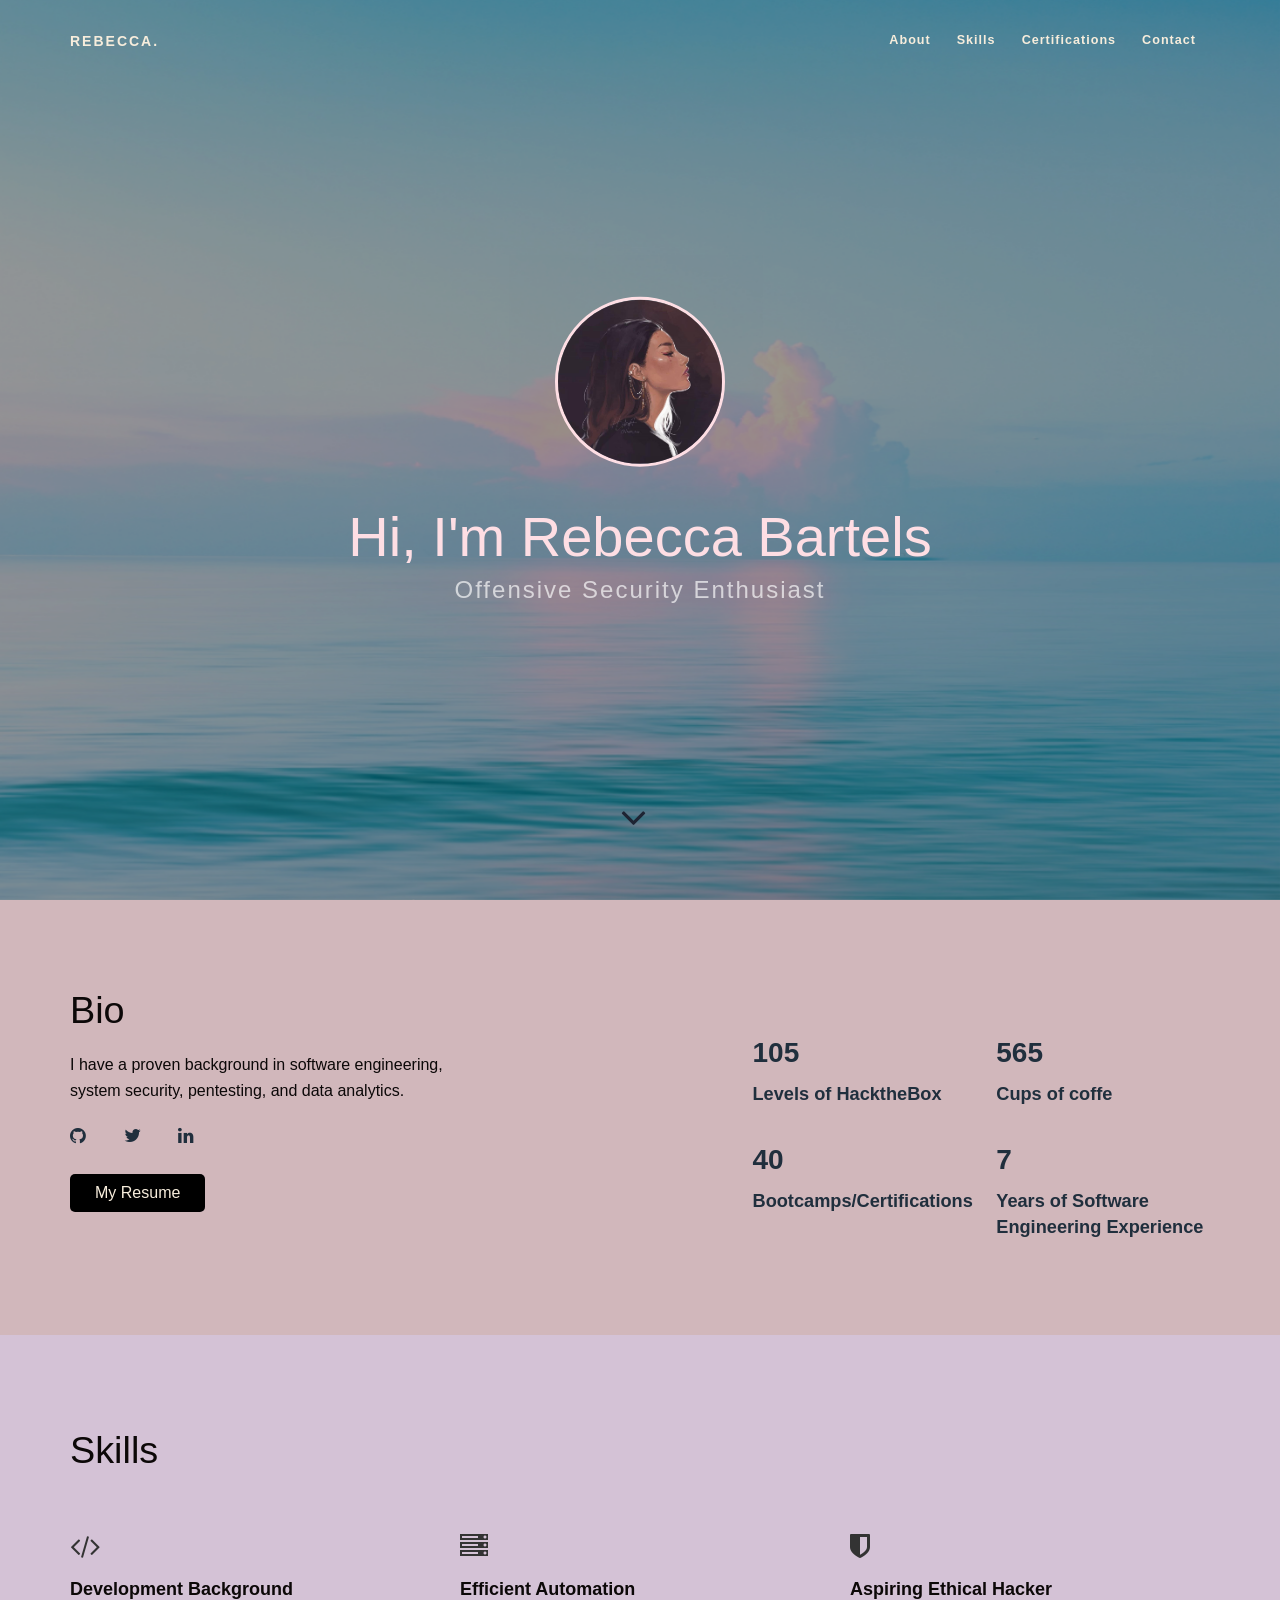
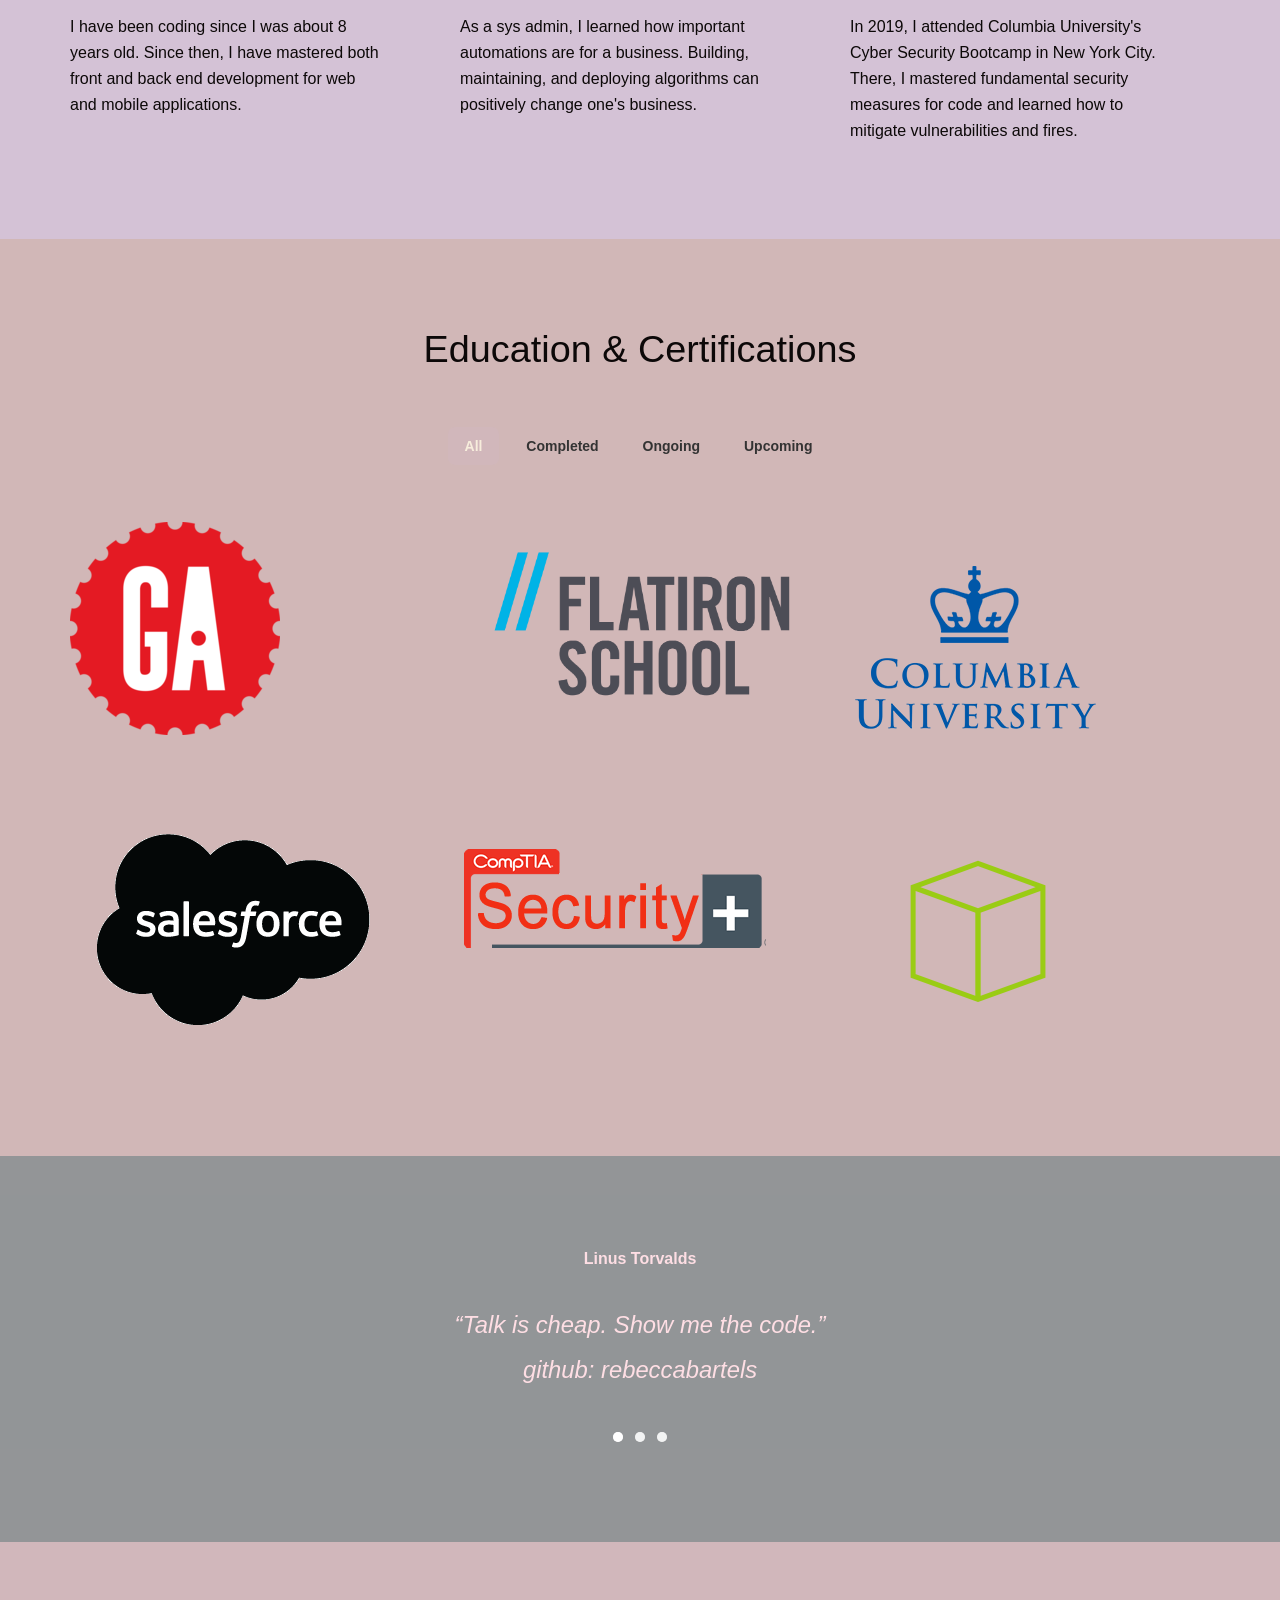
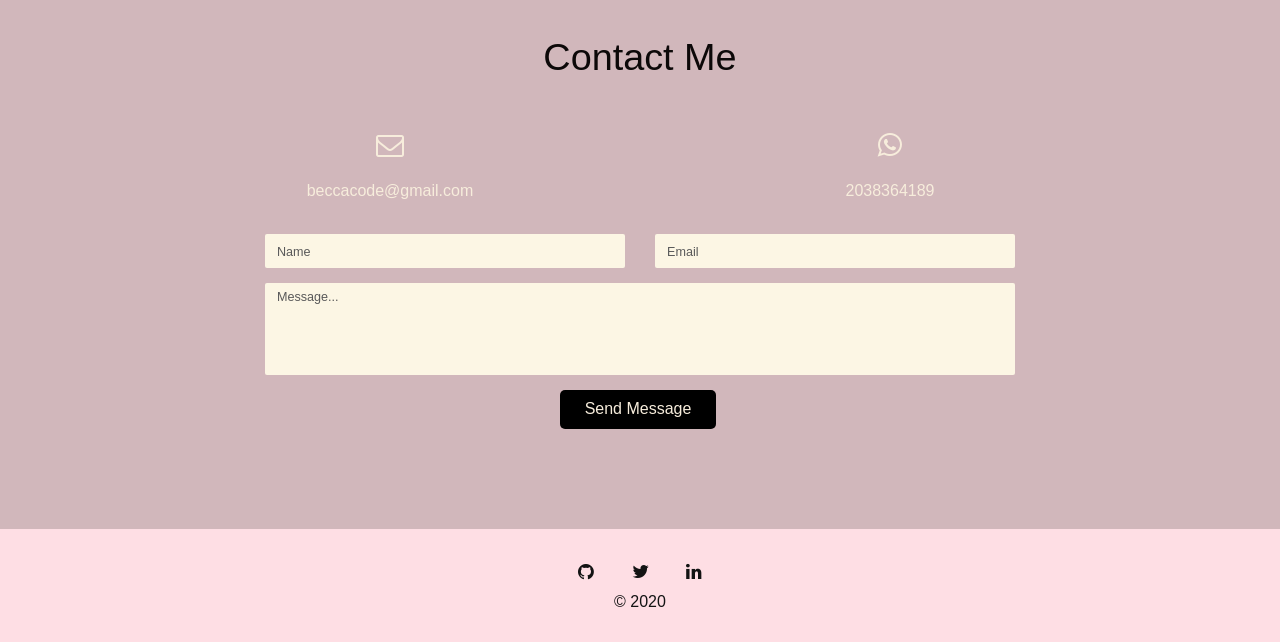
==== commit 6b6b165a: "favicon" ====
--- a/index.html
+++ b/index.html
@@ -382,7 +382,7 @@
 
 				<div class="col-md-8 col-md-offset-2">
 					<!-- changes your email domain in mailer.php (assets/php/) -->
-					<form id="ajax-contact" name="contact" method="post" action="mailer.php">
+					<form id="ajax-contact" name="contact" method="post" action="mailer.php"> 
 						
 						<div class="row">
 							<div class="col-md-6 col-sm-6">
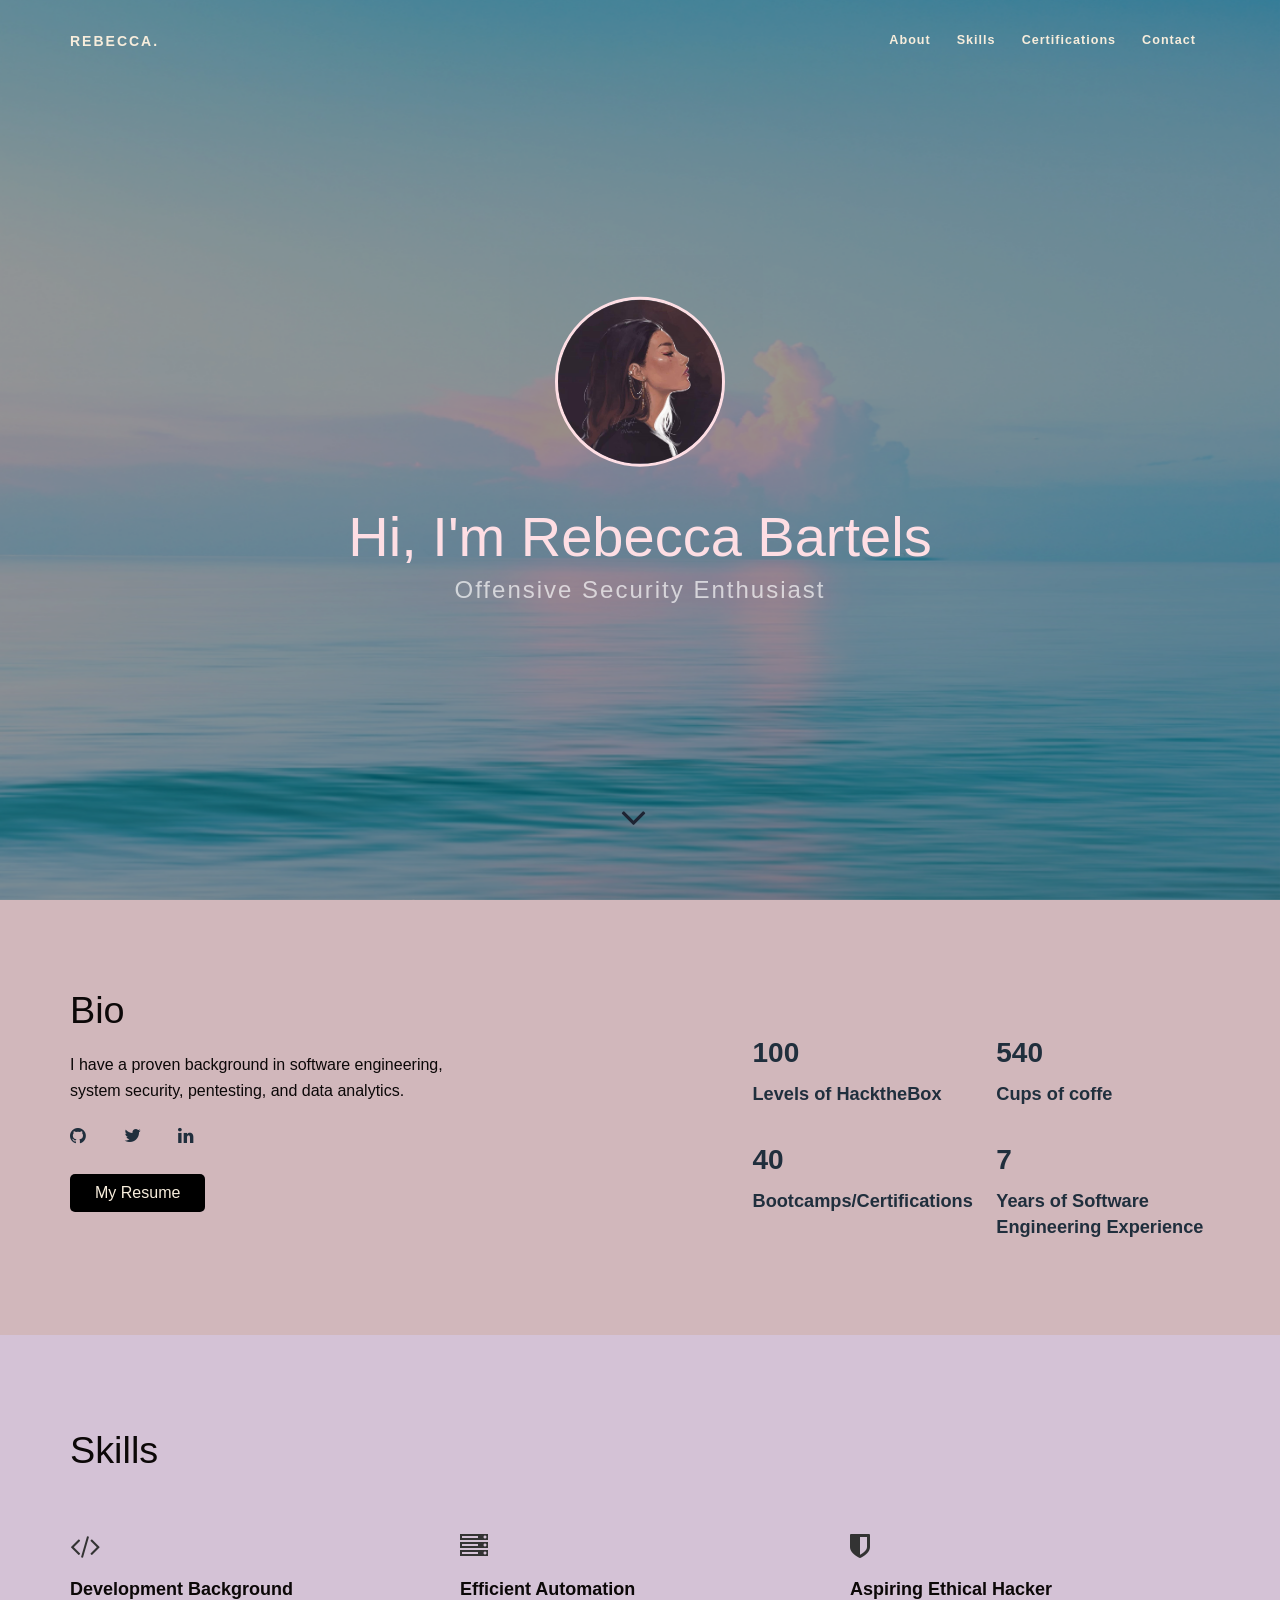
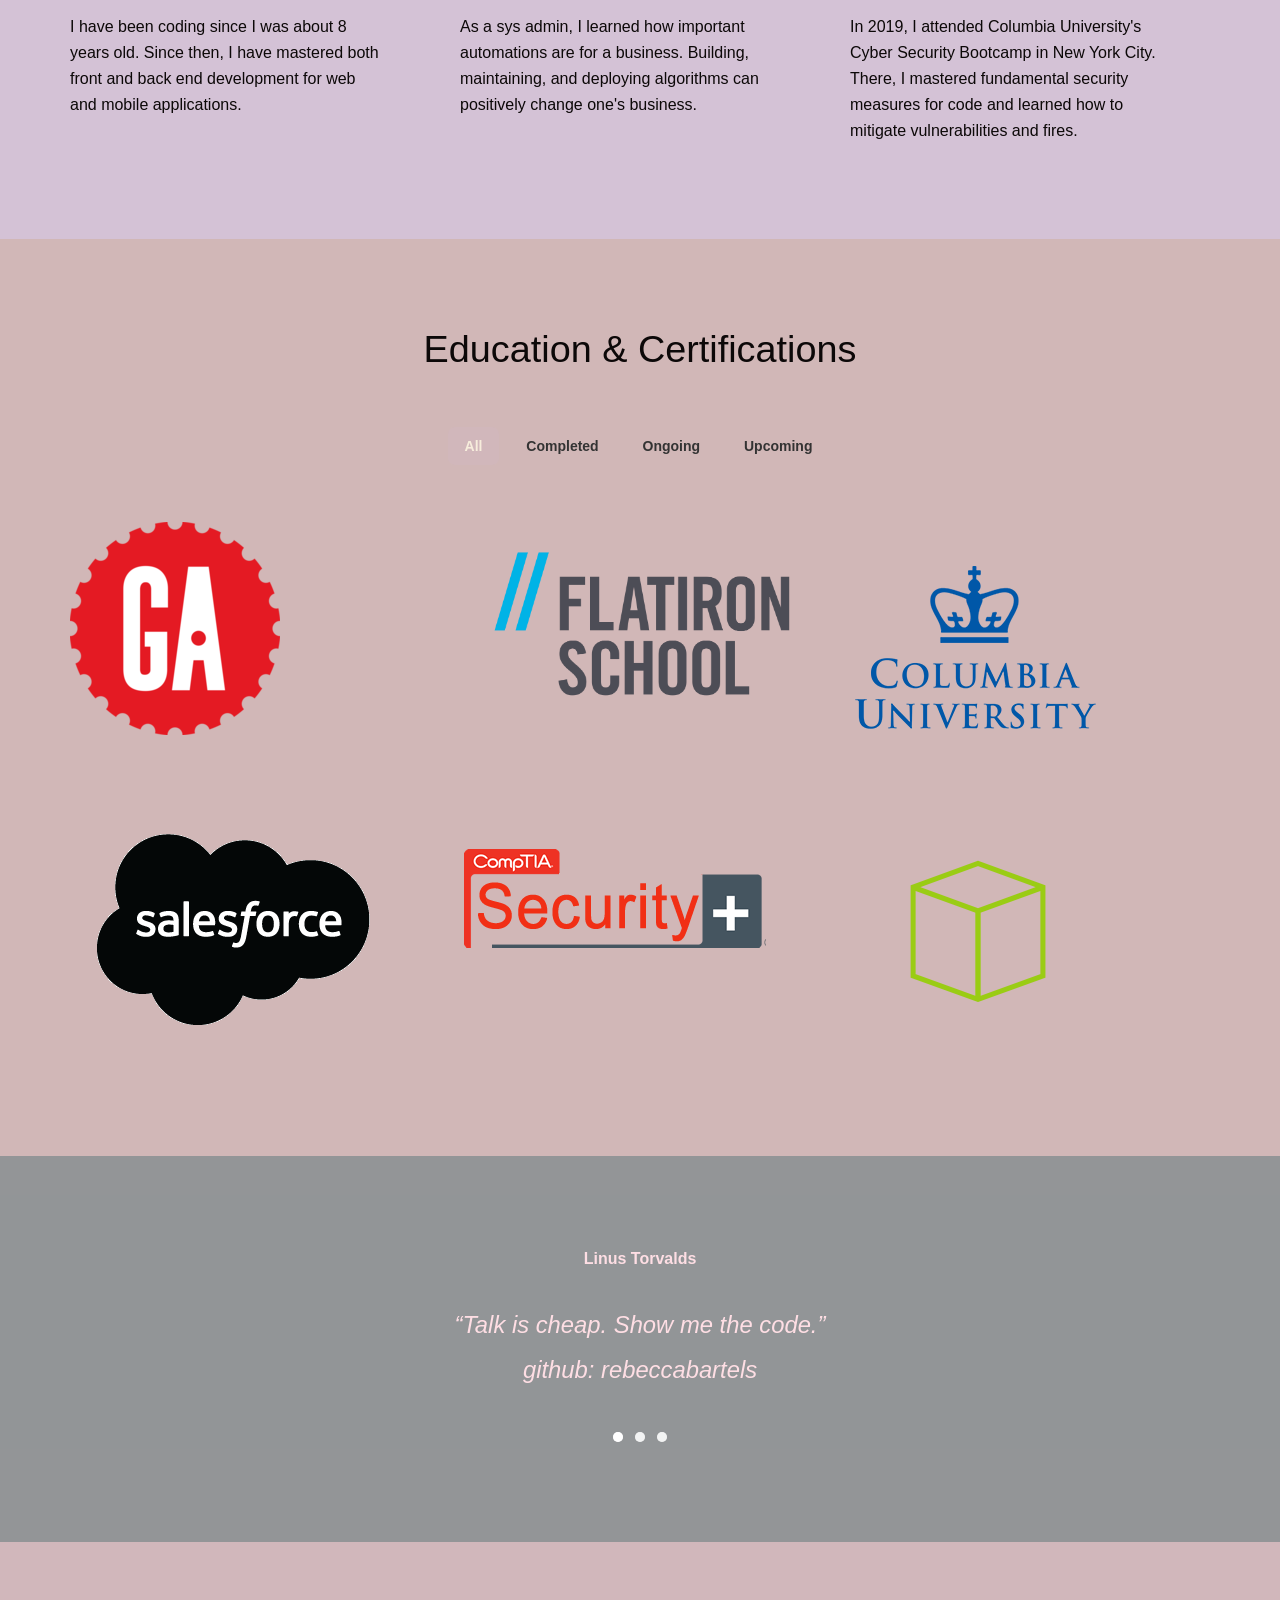
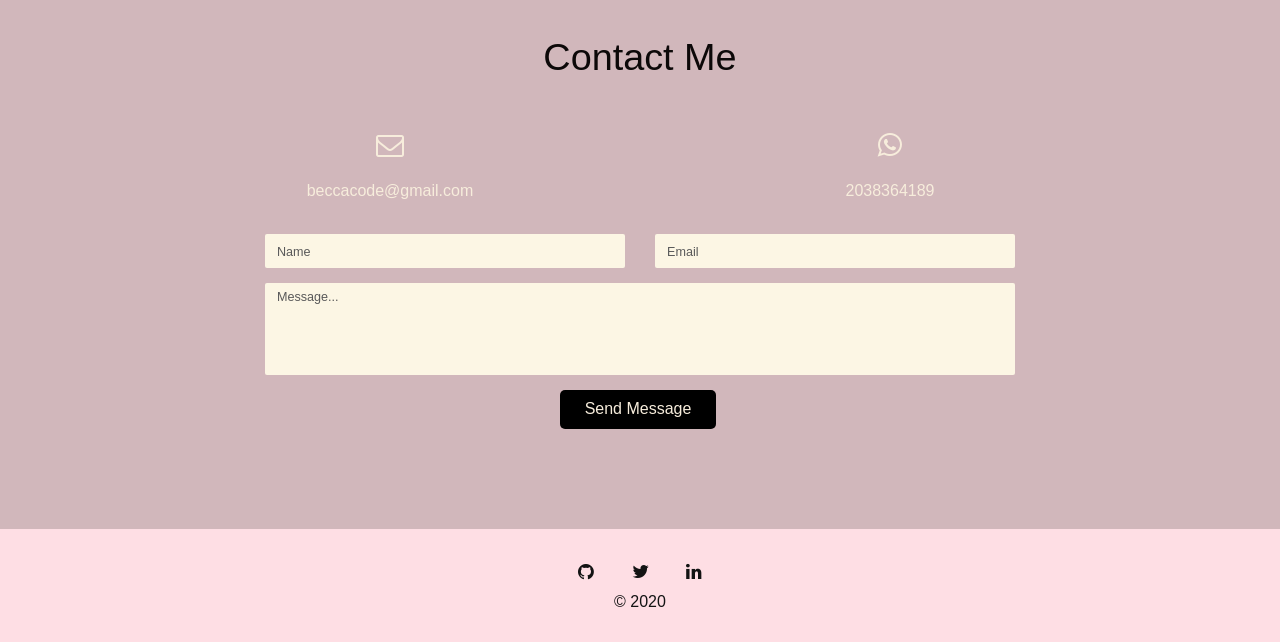
==== commit 91282833: "mmm" ====
--- a/index.html
+++ b/index.html
@@ -1,8 +1,9 @@
 <!DOCTYPE html>
+
 <!-- saved from url=(0024)https://rebeccabartels.github.io/ -->
 <html lang="en"><head><meta http-equiv="Content-Type" content="text/html; charset=UTF-8">
 	<!-- Global site tag (gtag.js) - Google Analytics -->
-	<script type="text/javascript" async="" src="./ThatHackerGirl/analytics.js"></script><script async="" src="./ThatHackerGirl/js"></script>
+	<script type="text/javascript" async="" src="./analytics.js"></script><script async="" src="./js"></script>
 	<script>
 		window.dataLayer = window.dataLayer || [];
 		function gtag(){dataLayer.push(arguments);}
@@ -382,7 +383,7 @@
 
 				<div class="col-md-8 col-md-offset-2">
 					<!-- changes your email domain in mailer.php (assets/php/) -->
-					<form id="ajax-contact" name="contact" method="post" action="mailer.php"> 
+					<form id="ajax-contact" name="contact" method="post" action="https://thathackergirl.herokuapp.com/ThatHackerGirl/assets/php/mailer.php">  
 						
 						<div class="row">
 							<div class="col-md-6 col-sm-6">
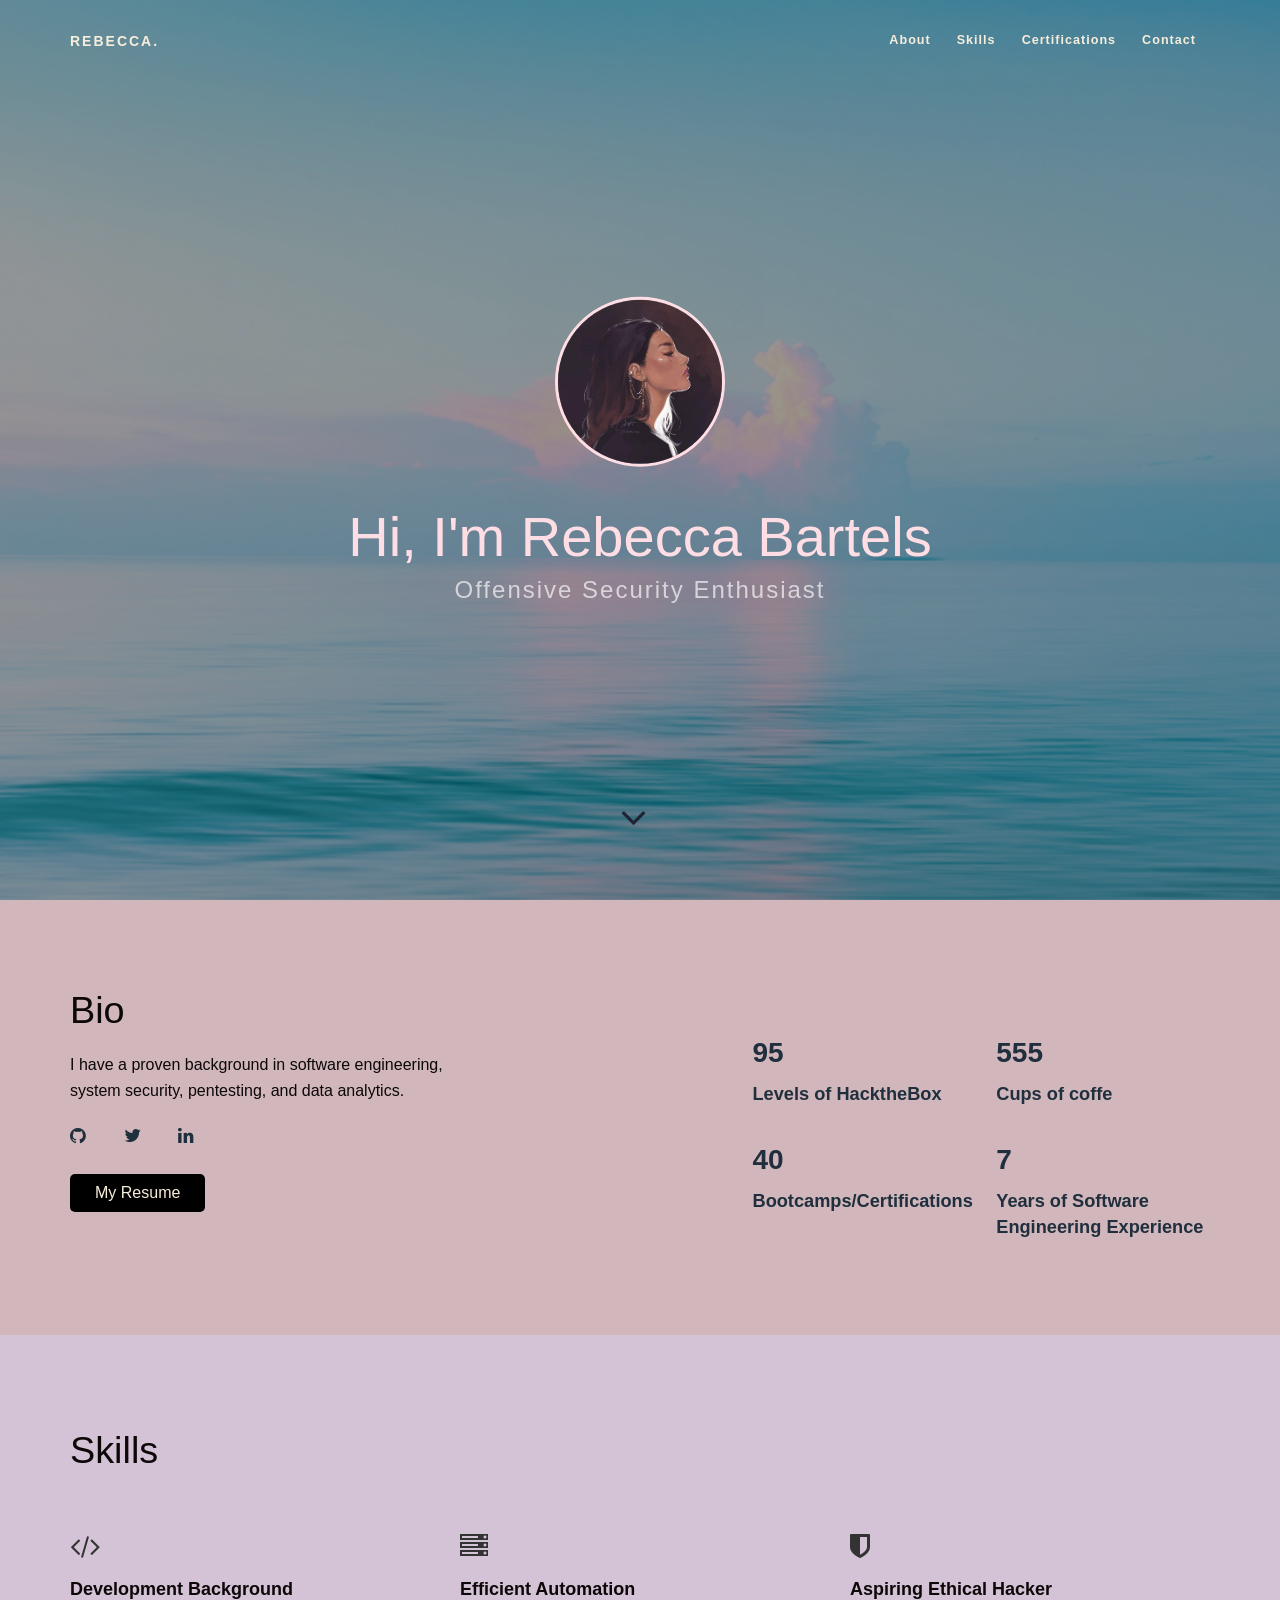
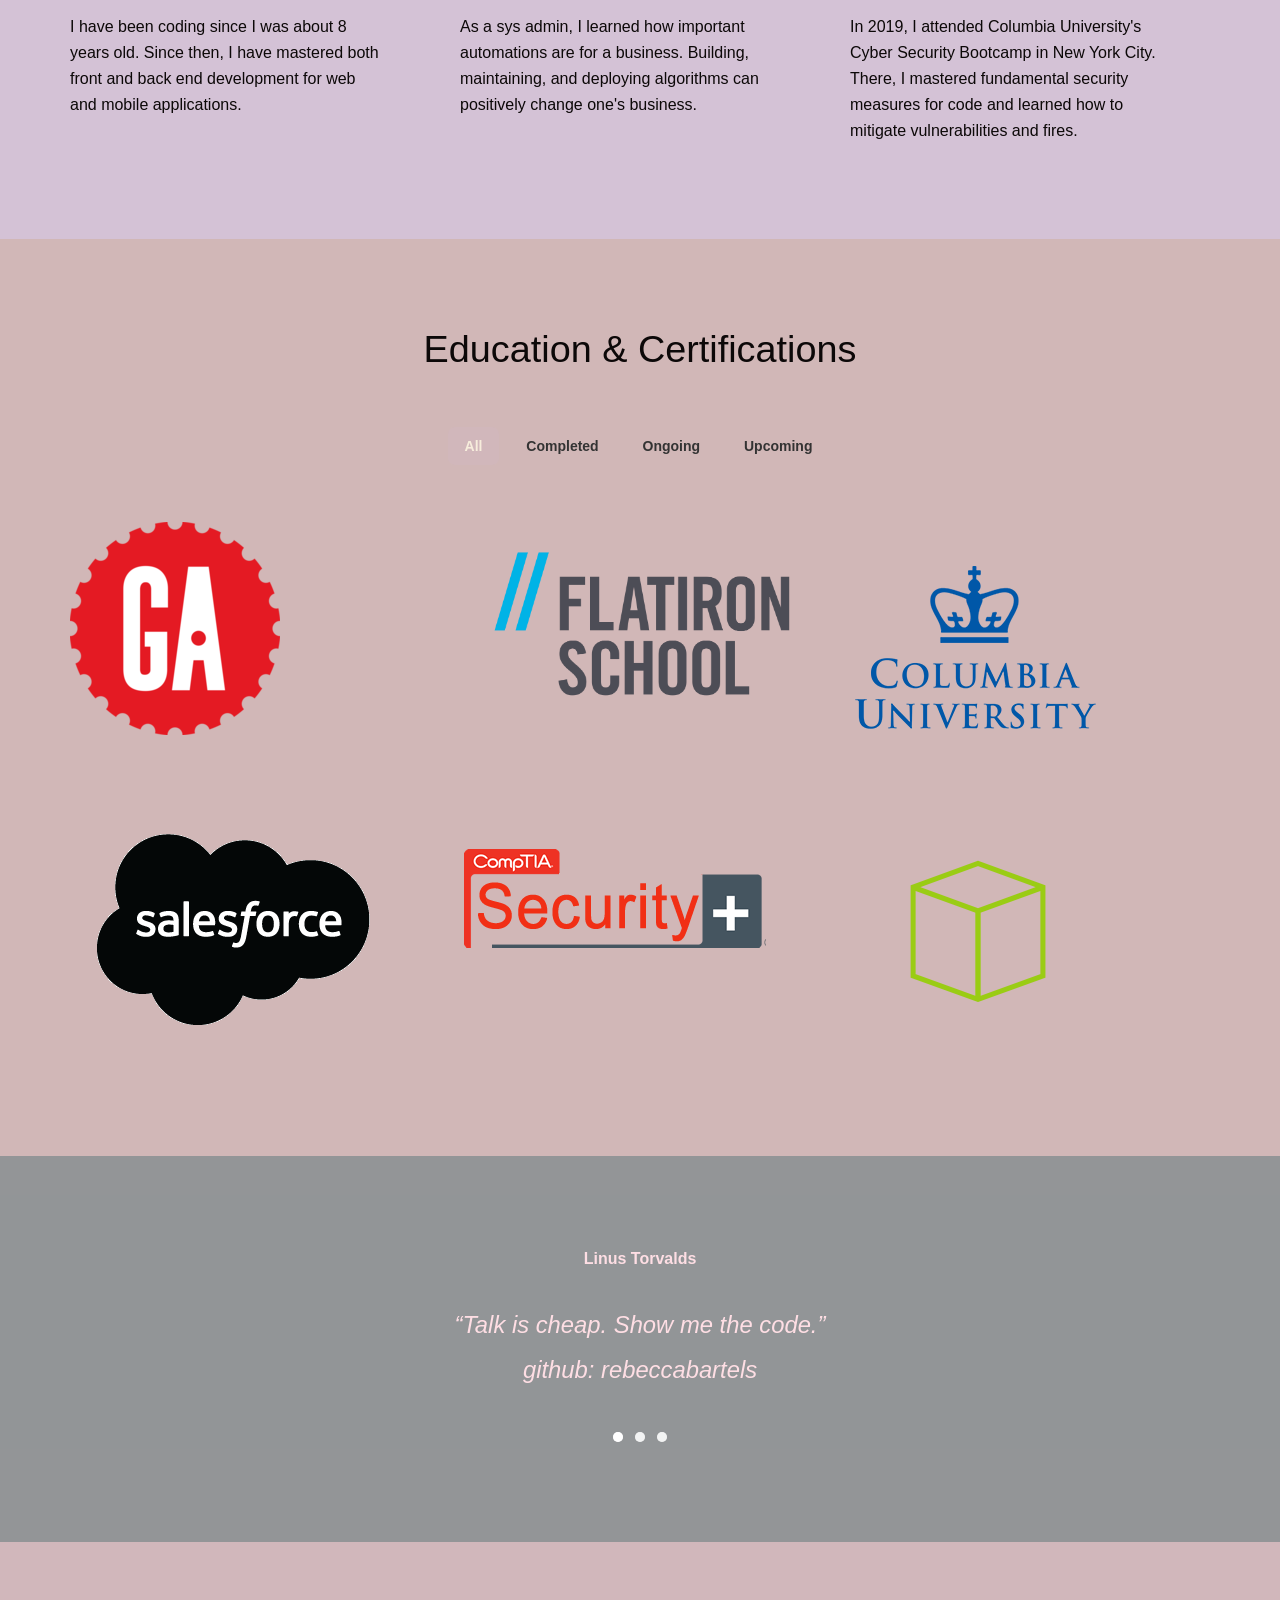
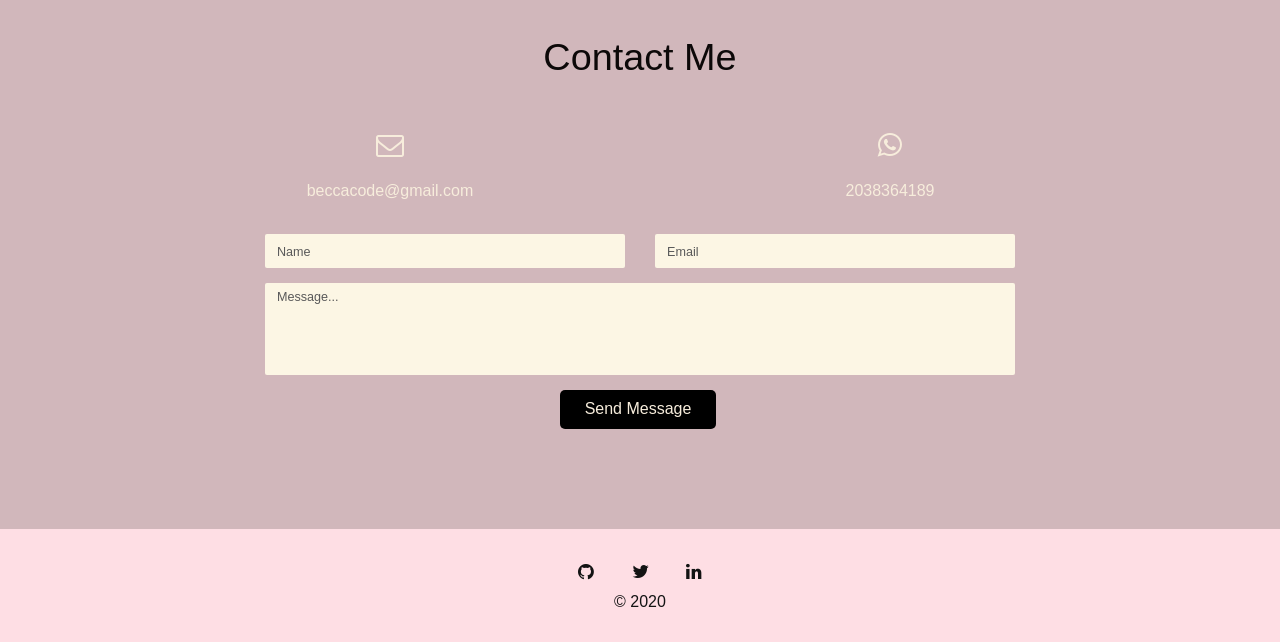
==== commit 6d6cef55: "changed links" ====
--- a/index.html
+++ b/index.html
@@ -1,4 +1,5 @@
 <!DOCTYPE html>
+
 
 <!-- saved from url=(0024)https://rebeccabartels.github.io/ -->
 <html lang="en"><head><meta http-equiv="Content-Type" content="text/html; charset=UTF-8">
@@ -60,7 +61,7 @@
 			<div class="row">
 				<div class="col-sm-3">
 					<div class="logo">
-						<a class="smoth-scroll" href="https://rebeccabartels.github.io/#home">Rebecca.</a>
+						<a class="smoth-scroll" href="https://thathackergirl.herokuapp.com/#home">Rebecca.</a>
 					</div>
 				</div>
 
@@ -78,10 +79,10 @@
 
 							<div class="navbar-collapse collapse">
 								<ul class="nav navbar-nav navbar-right">
-									<li><a class="smoth-scroll" href="https://rebeccabartels.github.io/#about">About</a></li>
-									<li><a class="smoth-scroll" href="https://rebeccabartels.github.io/#services">Skills</a></li>
-									<li><a class="smoth-scroll" href="https://rebeccabartels.github.io/#portfolio">Certifications</a></li>
-									<li><a class="smoth-scroll" href="https://rebeccabartels.github.io/#contact">Contact</a></li>
+									<li><a class="smoth-scroll" href="https://thathackergirl.herokuapp.com/#about">About</a></li>
+									<li><a class="smoth-scroll" href="https://thathackergirl.herokuapp.com/#services">Skills</a></li>
+									<li><a class="smoth-scroll" href="https://thathackergirl.herokuapp.com/#portfolio">Certifications</a></li>
+									<li><a class="smoth-scroll" href="https://thathackergirl.herokuapp.com/#contact">Contact</a></li>
 								</ul>
 							</div>
 						</div>
@@ -111,7 +112,7 @@
 							</h3>
 						</div>
 					</div>
-					<a class="smoth-scroll" href="https://rebeccabartels.github.io/#about"><i class="fa fa-angle-down arrow lift"></i></a>
+					<a class="smoth-scroll" href="https://thathackergirl.herokuapp.com/#about"><i class="fa fa-angle-down arrow lift"></i></a>
 				</div>
 			</div>
 		</div>
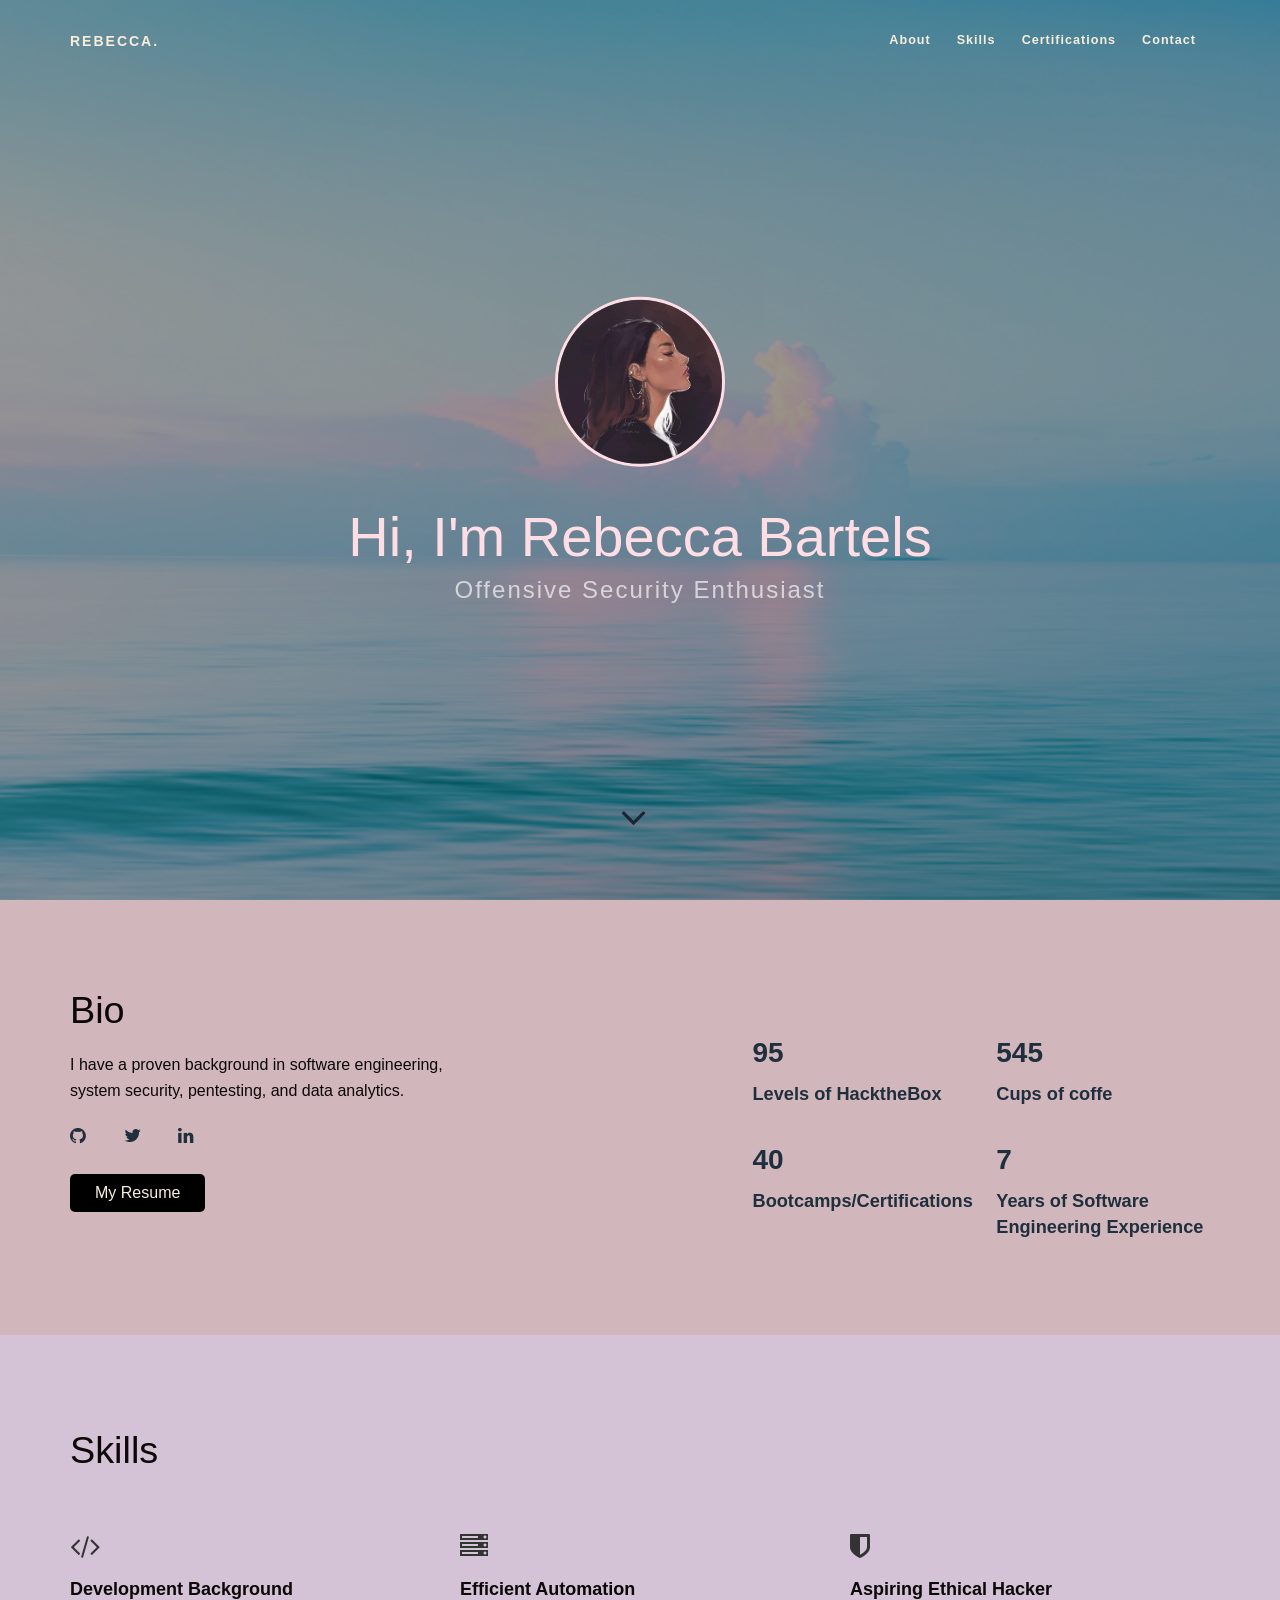
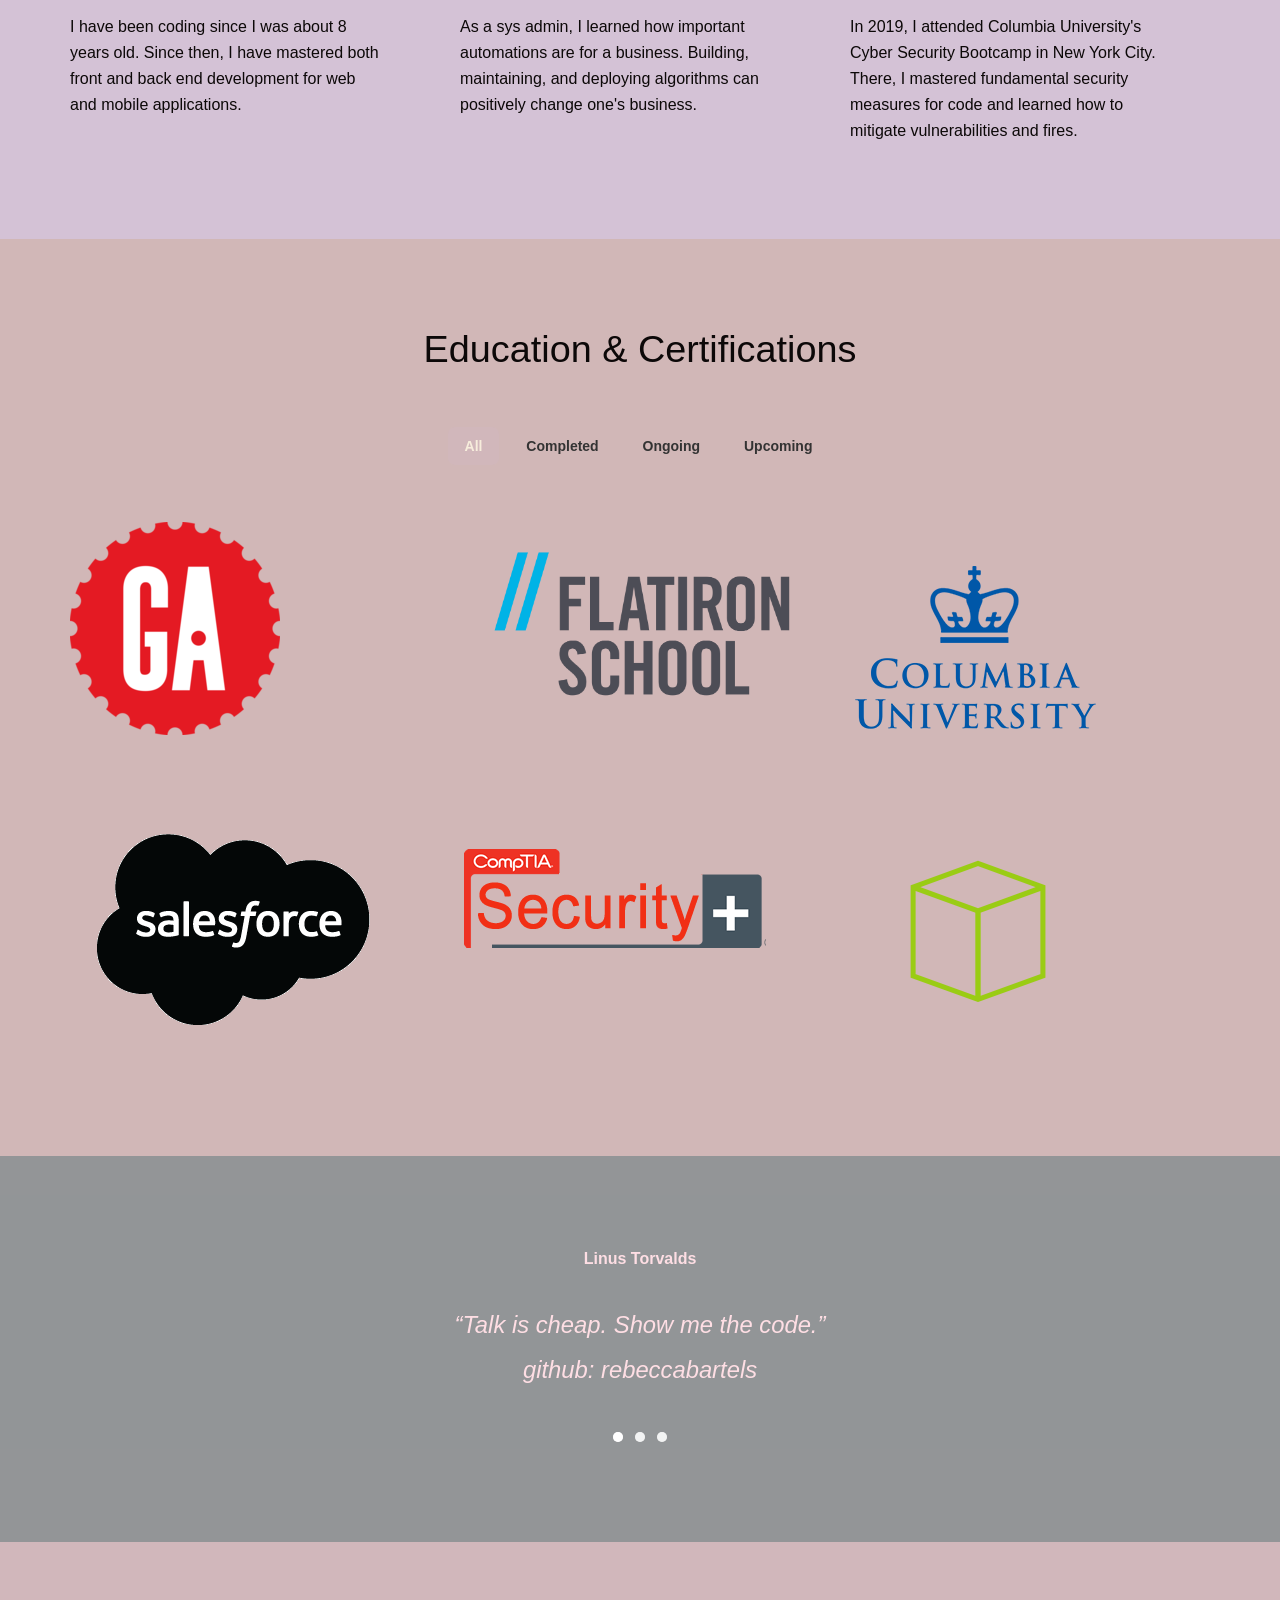
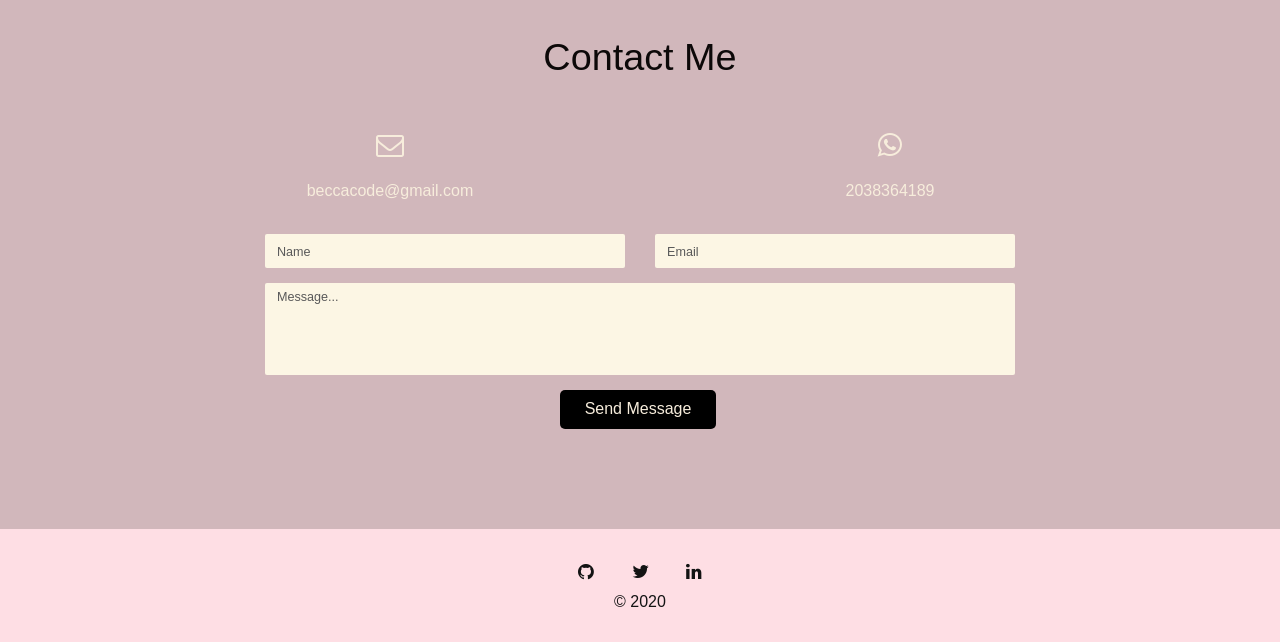
==== commit d1fb3cd6: "fixed client side error" ====
--- a/index.html
+++ b/index.html
@@ -4,13 +4,19 @@
 <!-- saved from url=(0024)https://rebeccabartels.github.io/ -->
 <html lang="en"><head><meta http-equiv="Content-Type" content="text/html; charset=UTF-8">
 	<!-- Global site tag (gtag.js) - Google Analytics -->
-	<script type="text/javascript" async="" src="./analytics.js"></script><script async="" src="./js"></script>
+<script async src="https://www.googletagmanager.com/gtag/js?id=UA-155347973-1"></script>
 	<script>
 		window.dataLayer = window.dataLayer || [];
 		function gtag(){dataLayer.push(arguments);}
 		gtag('js', new Date());
 		gtag('config', 'UA-155347973-1');
 	</script>
+
+	<!-- meta -->
+	<meta charset="utf-8">
+	<meta http-equiv="X-UA-Compatible" content="IE=edge">
+	<meta name="viewport" content="width=device-width, initial-scale=1">
+	<title>Marco Santonastaso - Personal Website</title>
 	<!-- meta -->
 	
 	<meta http-equiv="X-UA-Compatible" content="IE=edge">
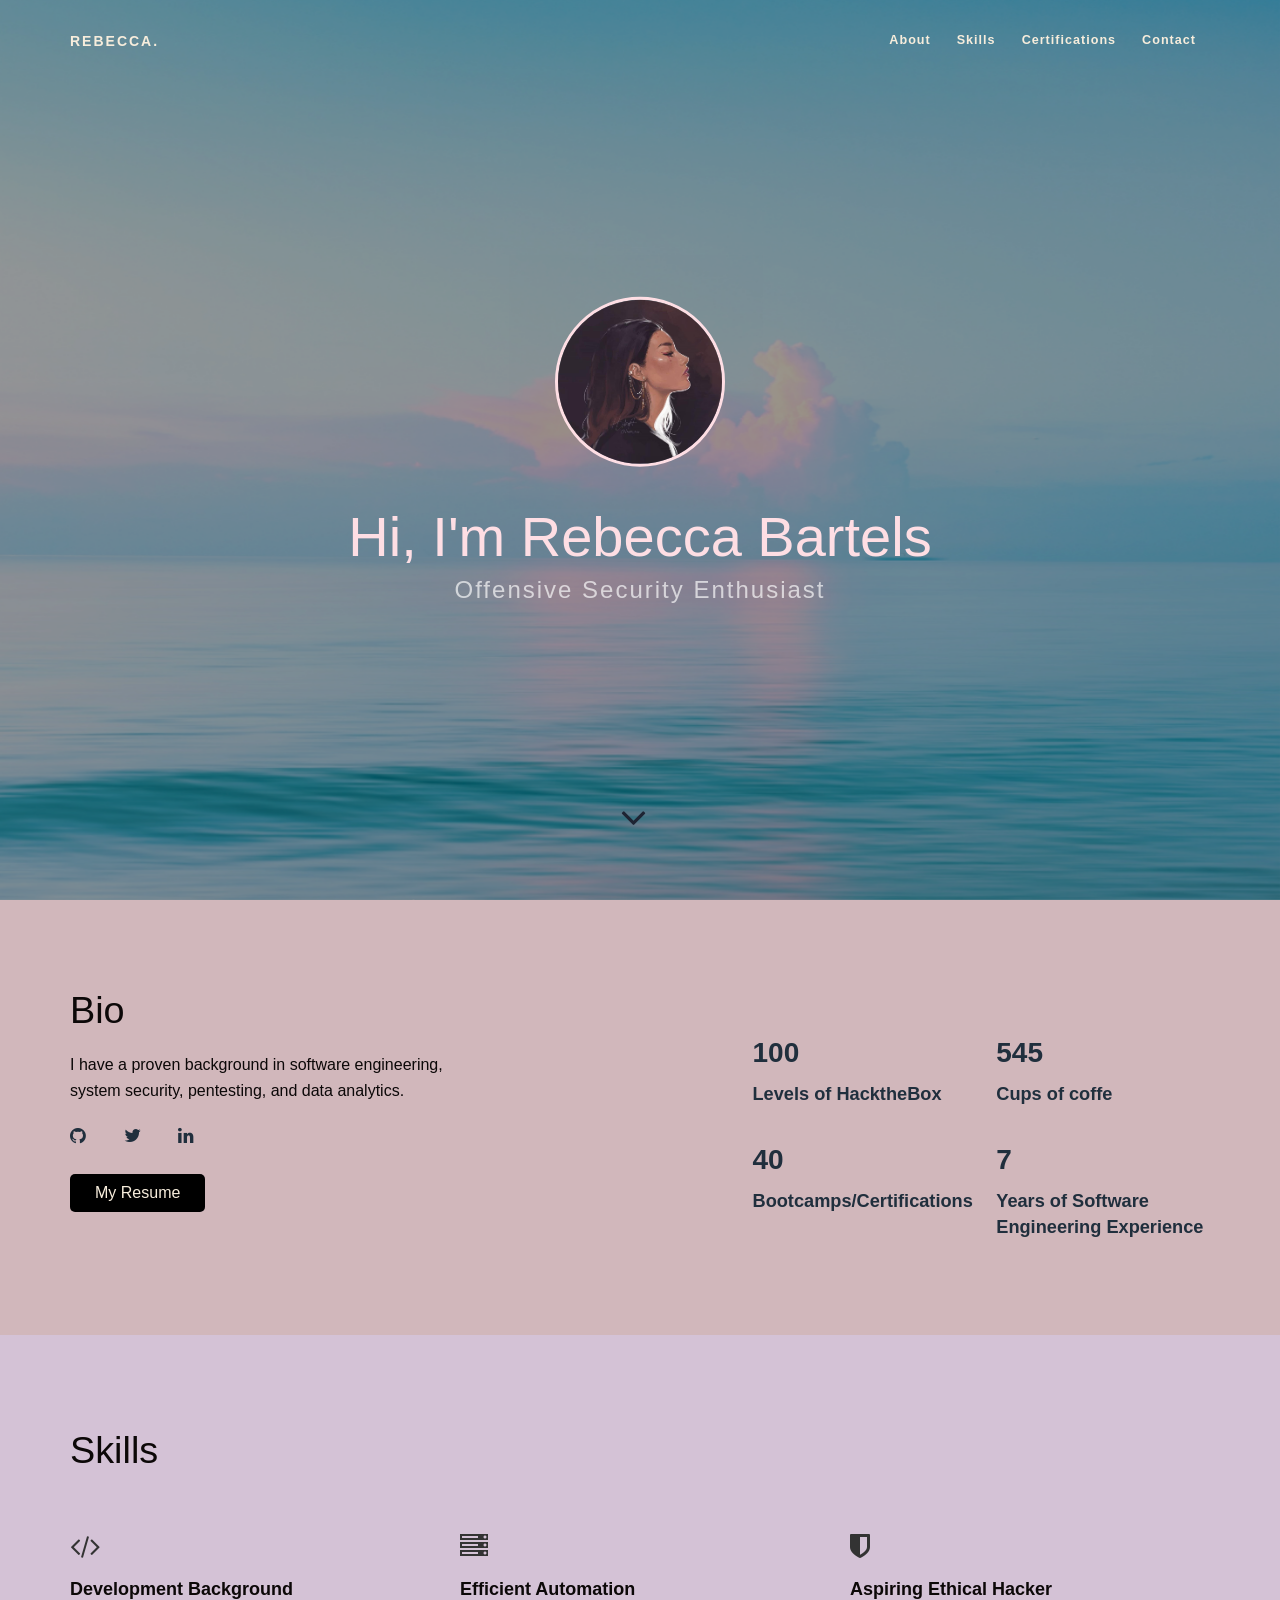
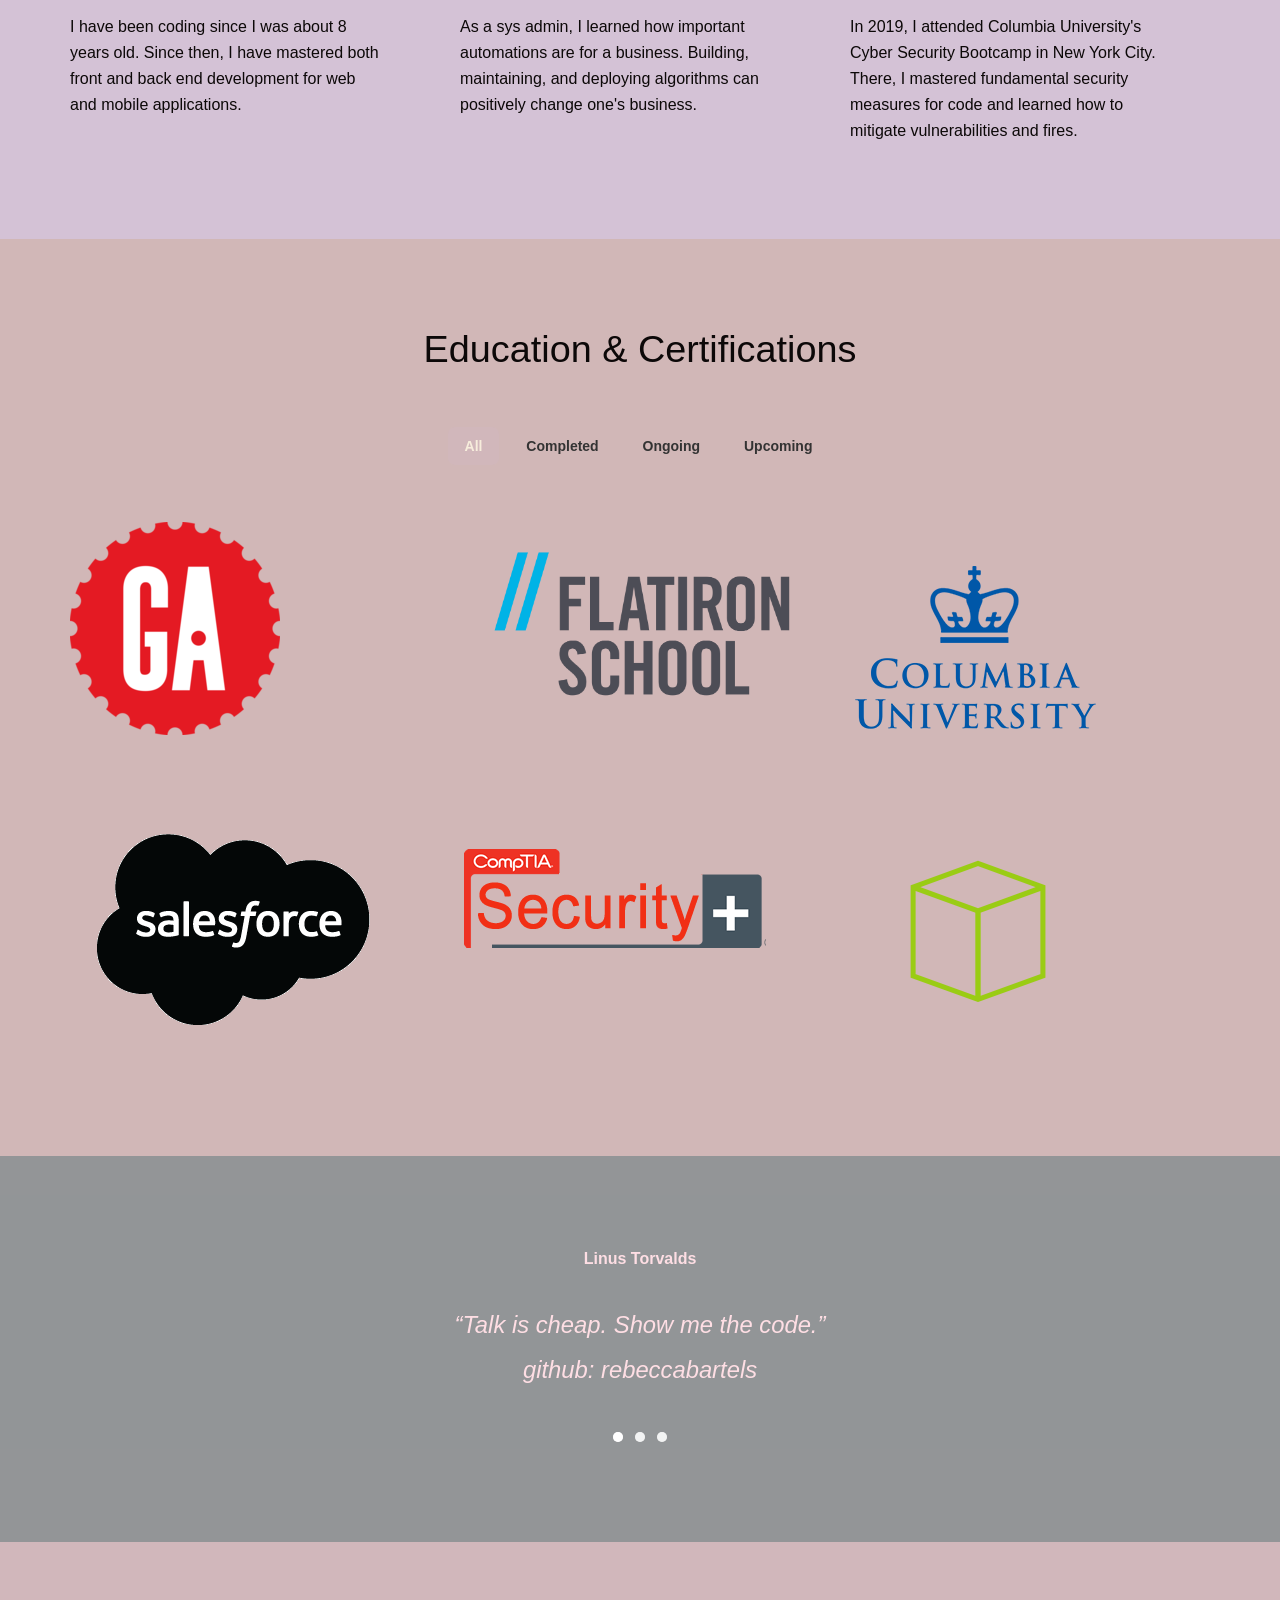
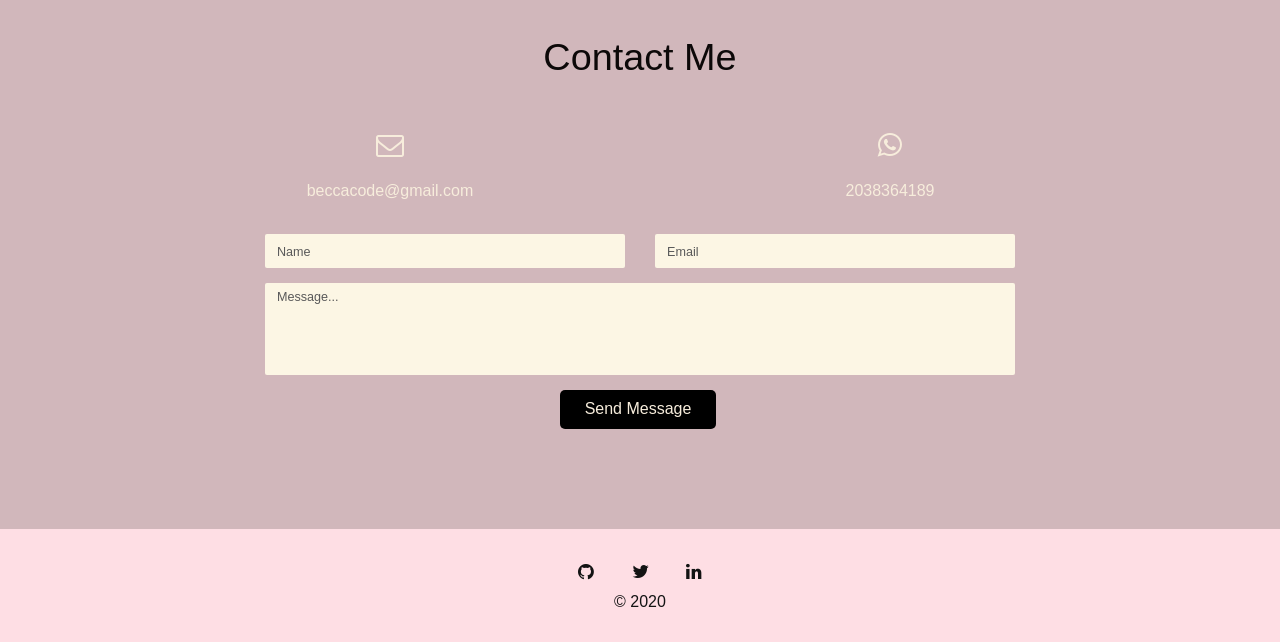
==== commit 0a1b616d: "boop" ====
--- a/index.html
+++ b/index.html
@@ -16,7 +16,7 @@
 	<meta charset="utf-8">
 	<meta http-equiv="X-UA-Compatible" content="IE=edge">
 	<meta name="viewport" content="width=device-width, initial-scale=1">
-	<title>Marco Santonastaso - Personal Website</title>
+	<title>rebeccabartels- personal website</title>
 	<!-- meta -->
 	
 	<meta http-equiv="X-UA-Compatible" content="IE=edge">
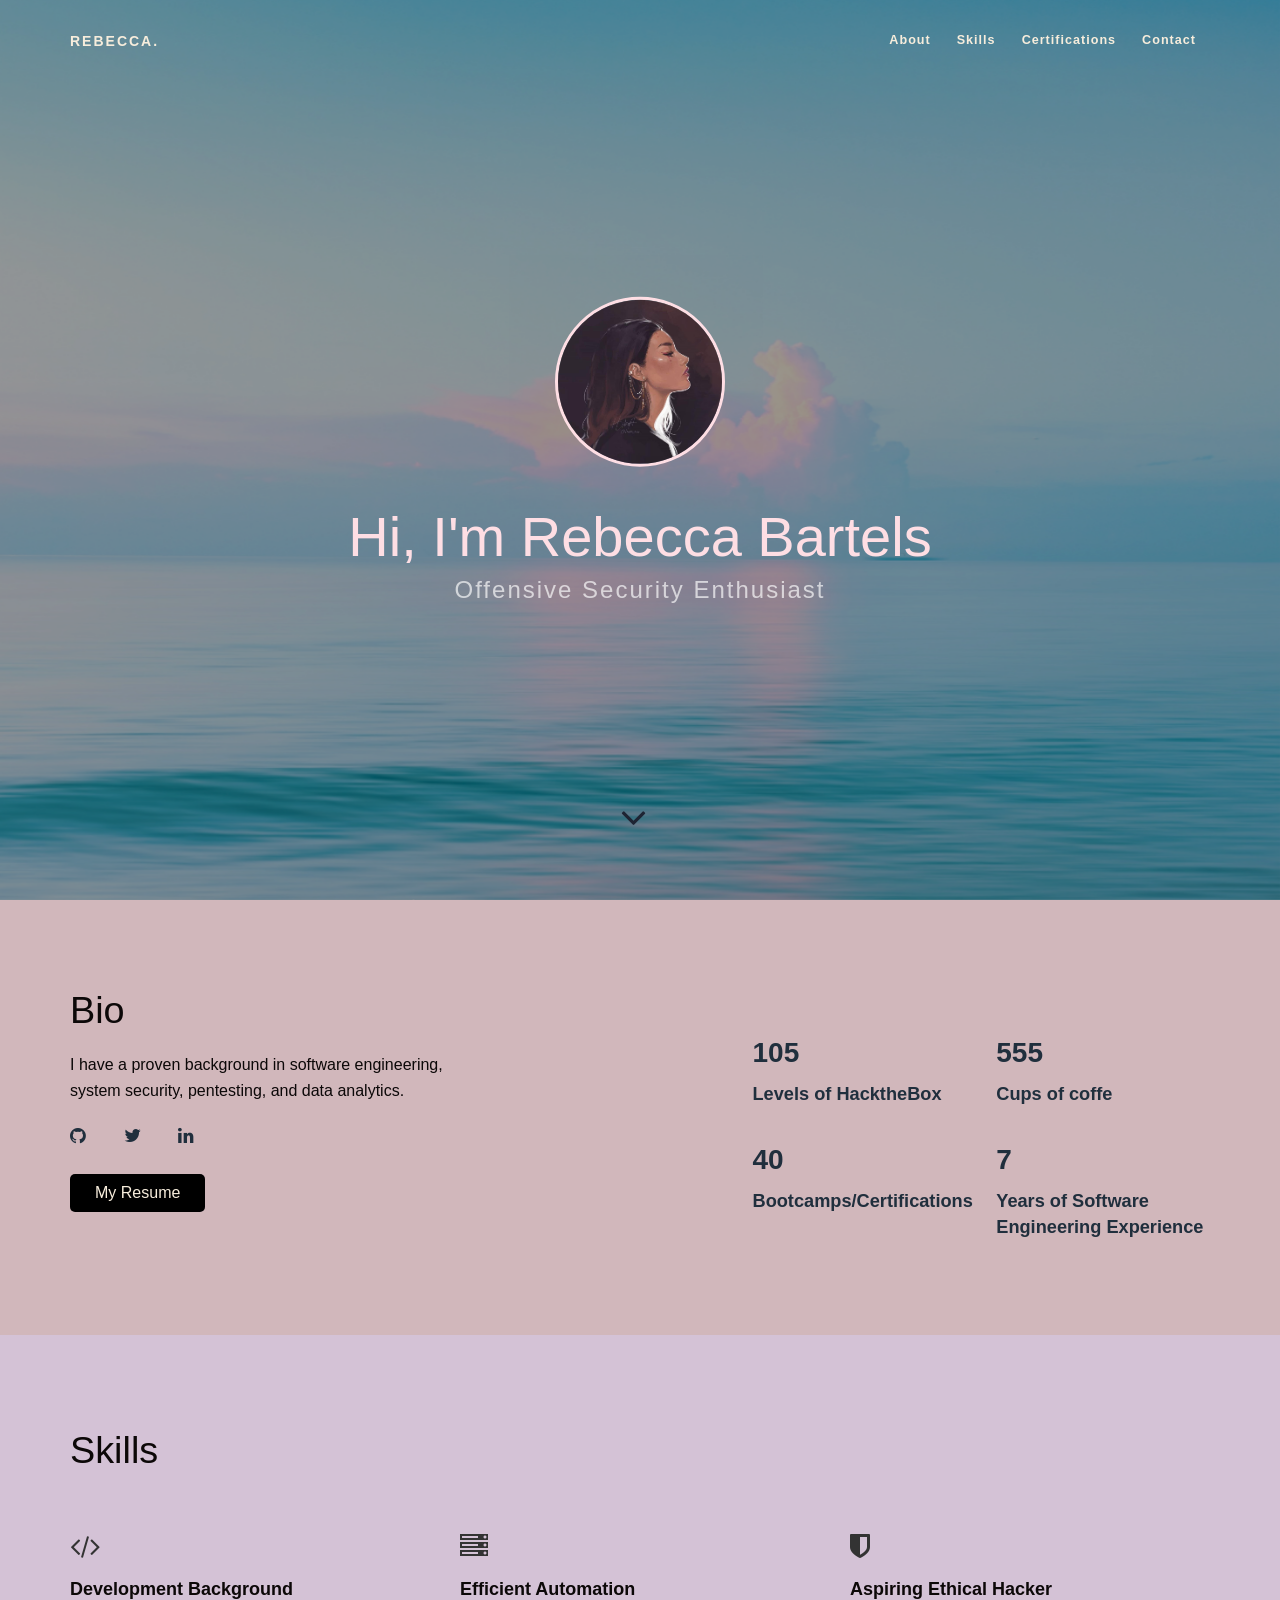
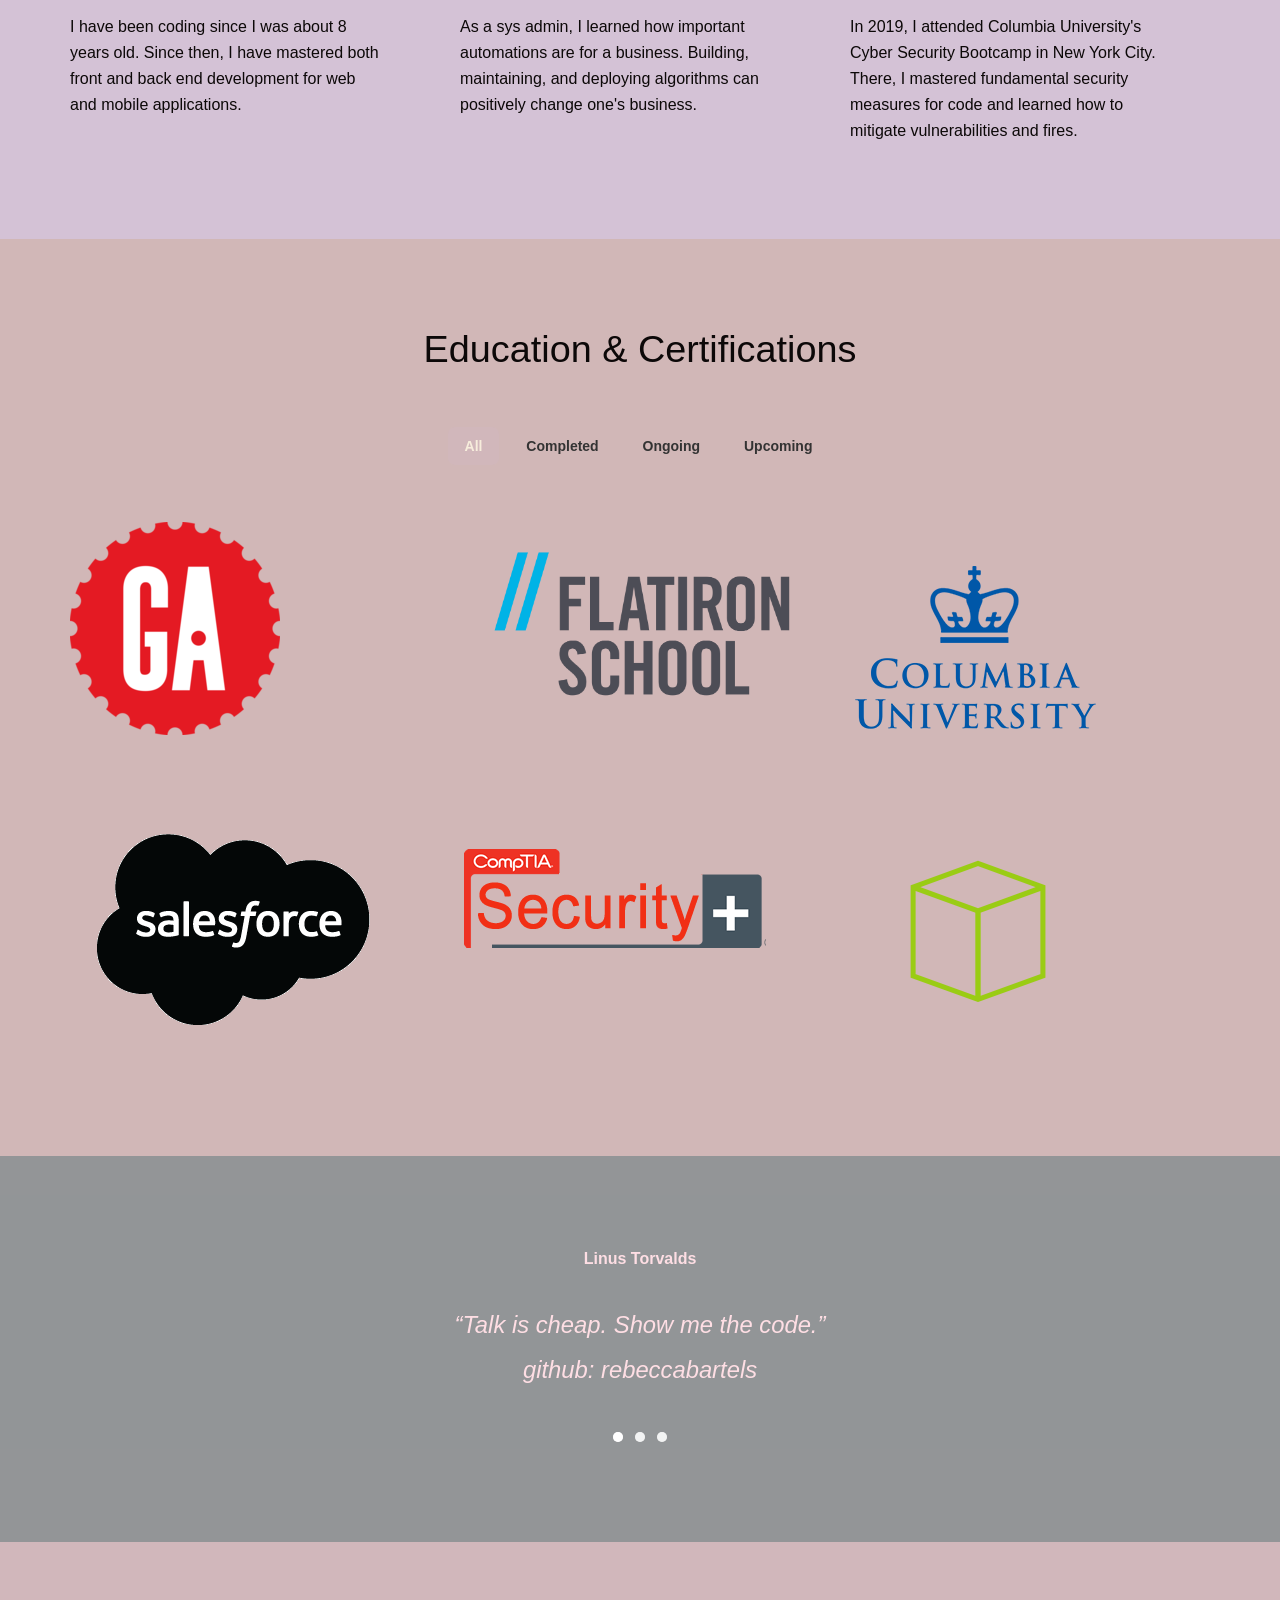
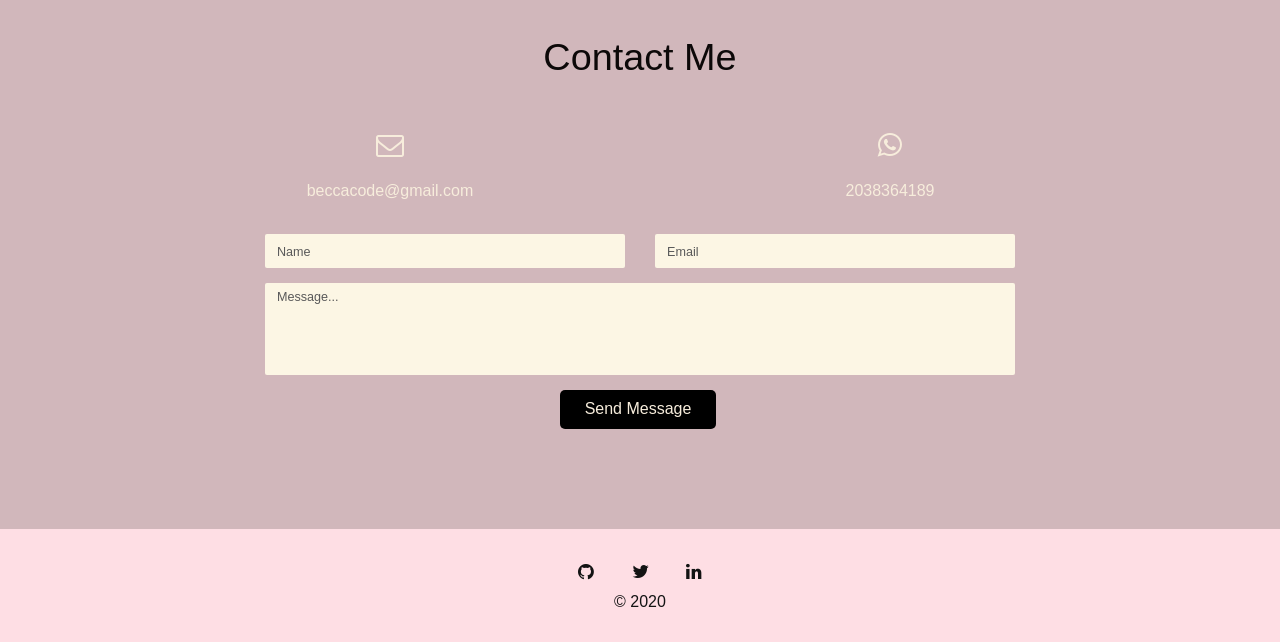
==== commit 46d4be4b: "test" ====
--- a/index.html
+++ b/index.html
@@ -390,7 +390,7 @@
 
 				<div class="col-md-8 col-md-offset-2">
 					<!-- changes your email domain in mailer.php (assets/php/) -->
-					<form id="ajax-contact" name="contact" method="post" action="https://thathackergirl.herokuapp.com/ThatHackerGirl/assets/php/mailer.php">  
+					<form id="ajax-contact" name="contact" method="post" action="https://thathackergirl.herokuapp.com/mailer.php">  
 						
 						<div class="row">
 							<div class="col-md-6 col-sm-6">
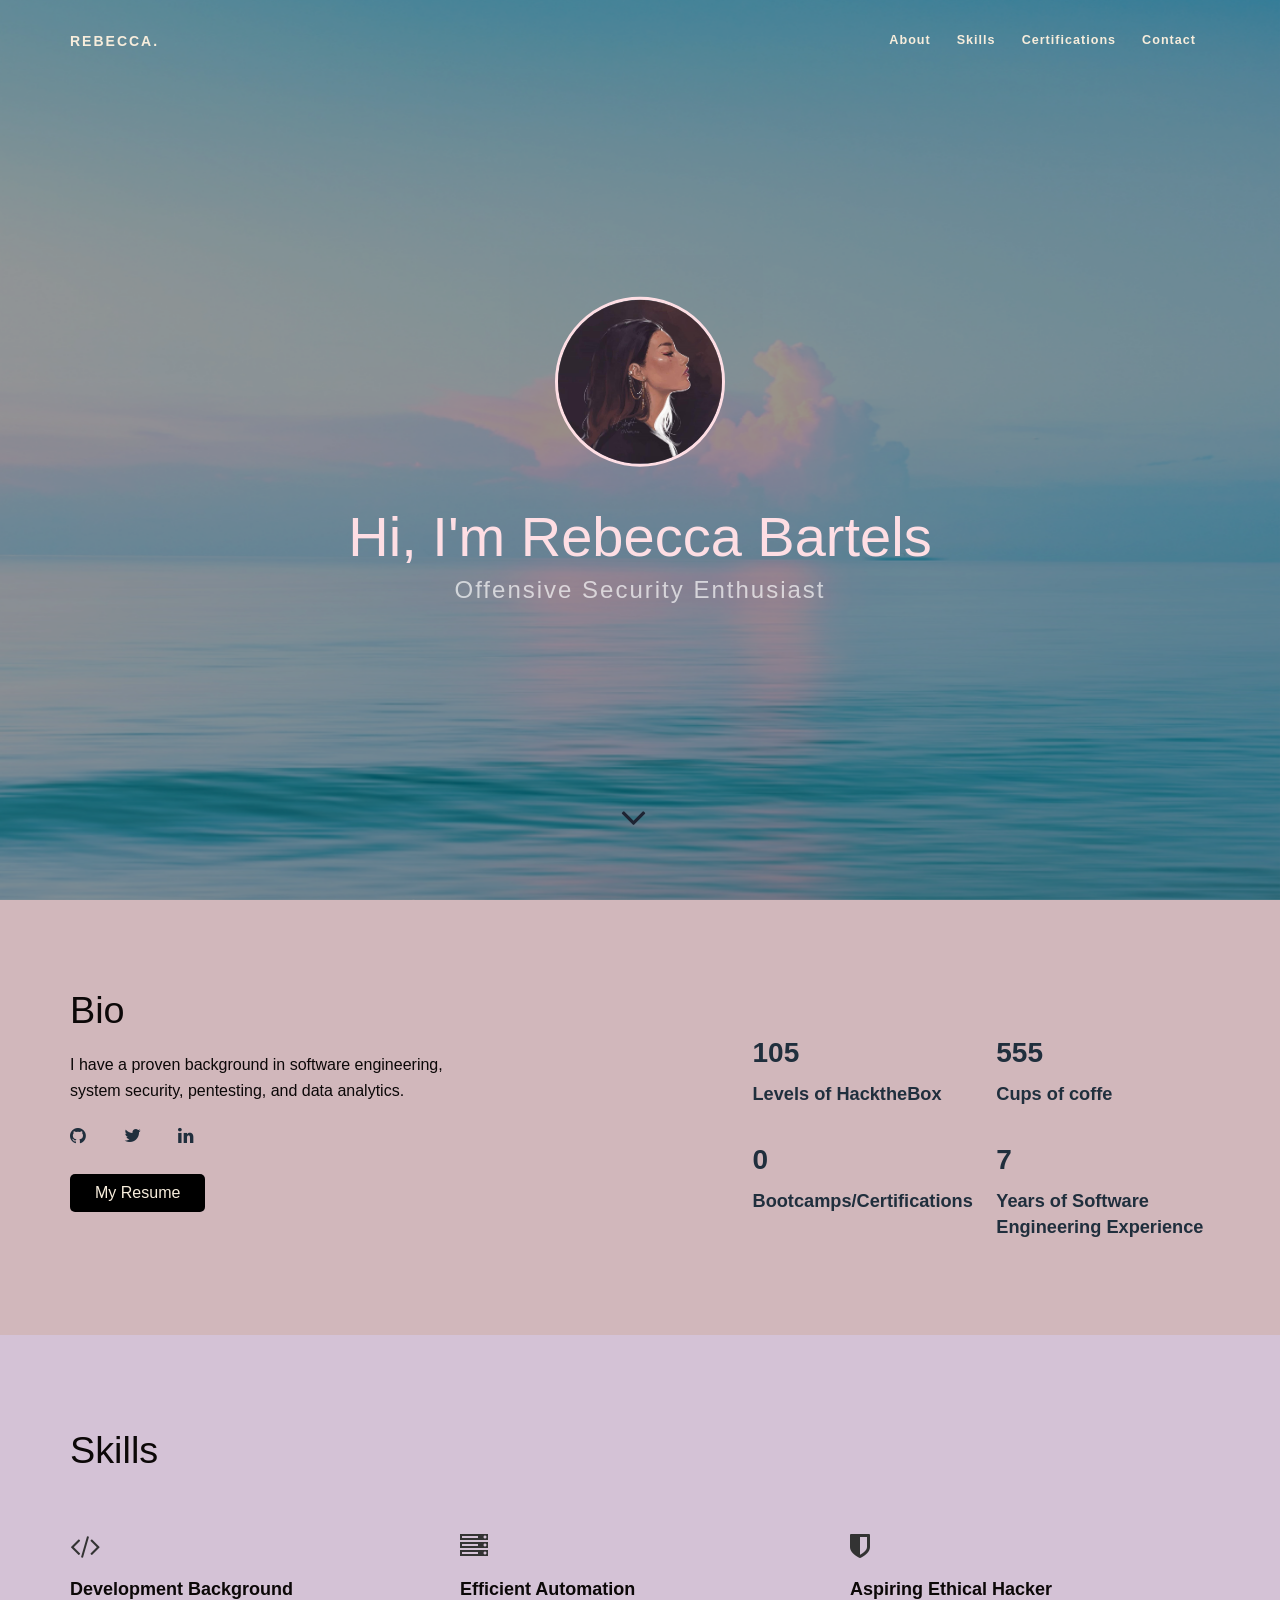
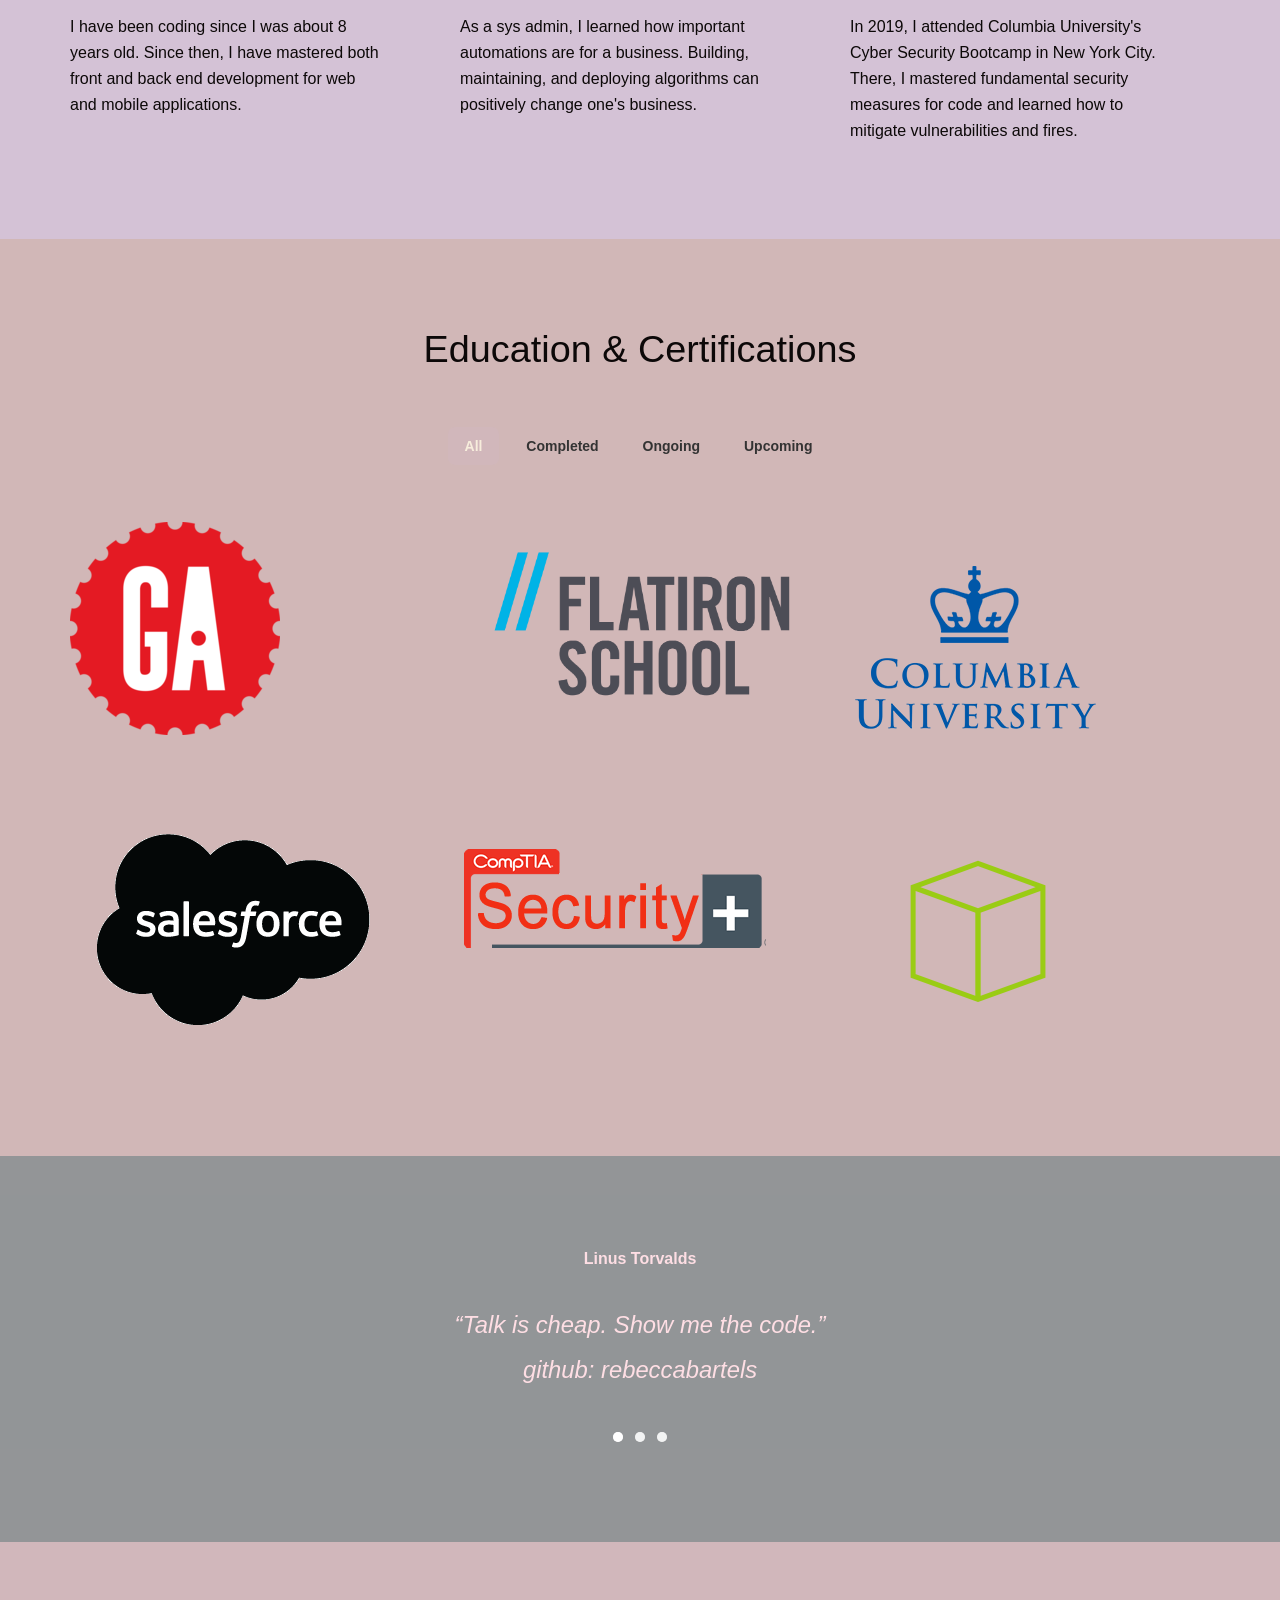
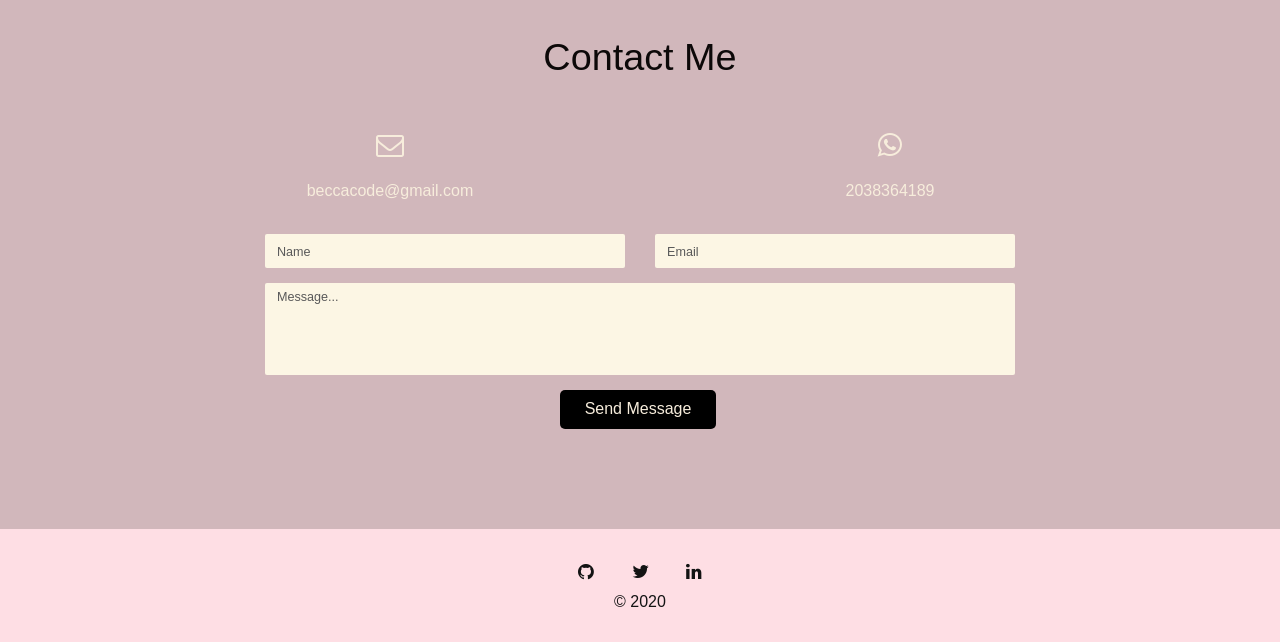
==== commit c99ed63d: "index.htmlchange bootcamp number to correct no 2" ====
--- a/index.html
+++ b/index.html
@@ -167,7 +167,7 @@
 
 						<div class="col-md-6 col-sm-6 col-xs-6">
 							<div class="count-item">
-								<div class="numscroller roller-title-number-3 scrollzip" data-slno="3" data-min="0" data-max="120" data-delay="10" data-increment="5">4</div>
+								<div class="numscroller roller-title-number-3 scrollzip" data-slno="3" data-min="0" data-max="2" data-delay="10" data-increment="5">4</div>
 								<div class="count-name-intro">Bootcamps/Certifications</div>
 							</div>
 						</div>
@@ -390,7 +390,7 @@
 
 				<div class="col-md-8 col-md-offset-2">
 					<!-- changes your email domain in mailer.php (assets/php/) -->
-					<form id="ajax-contact" name="contact" method="post" action="https://thathackergirl.herokuapp.com/mailer.php">  
+					<form id="ajax-contact" name="contact" method="post" action="https://thathackergirl.herokuapp.com/ThatHackerGirl/assets/php/mailer.php">  
 						
 						<div class="row">
 							<div class="col-md-6 col-sm-6">
